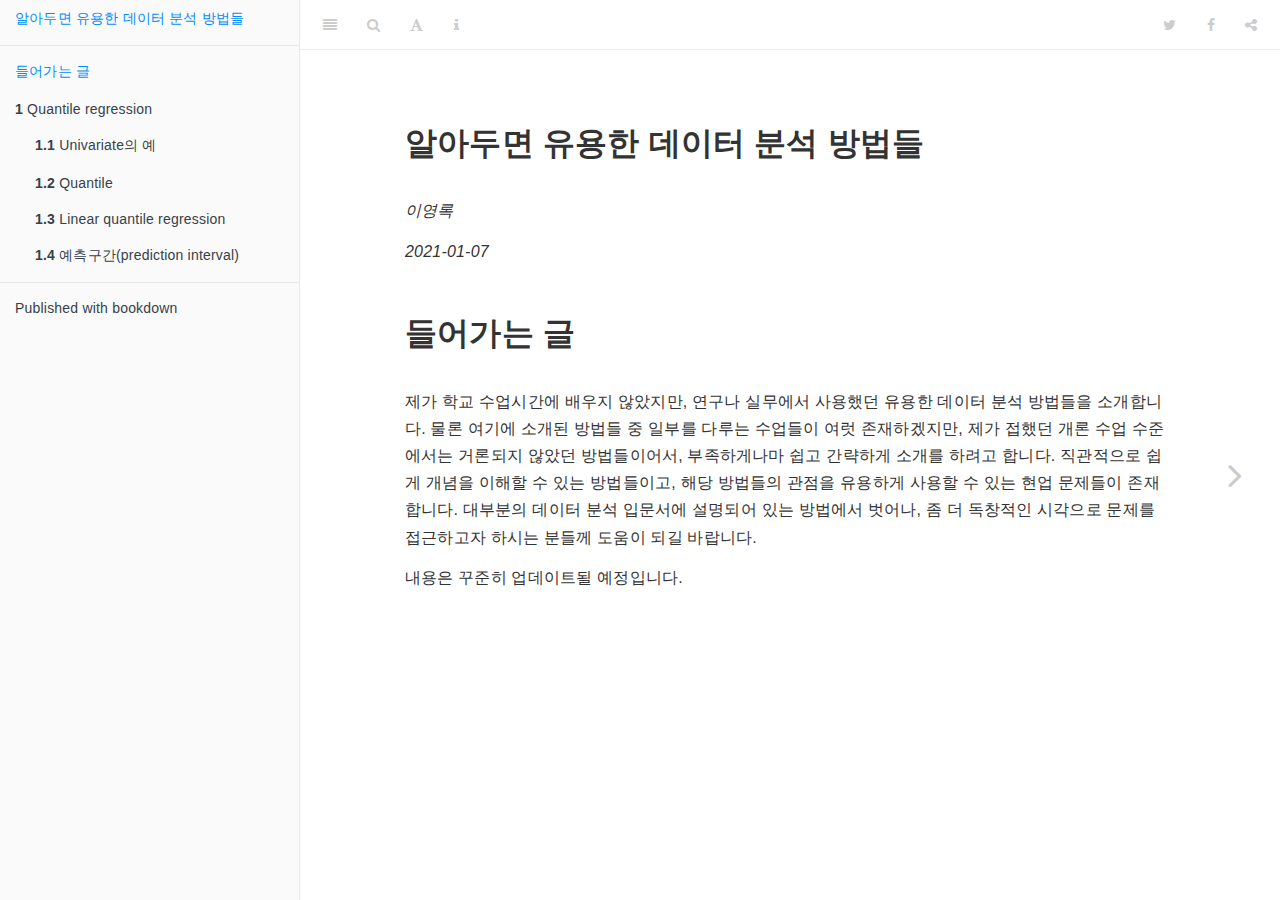
==== docs/index.html @ 569d41f6 "change chapter title" ====
<!DOCTYPE html>
<html lang="" xml:lang="">
<head>

  <meta charset="utf-8" />
  <meta http-equiv="X-UA-Compatible" content="IE=edge" />
  <title>알아두면 유용한 데이터 분석 방법들</title>
  <meta name="description" content="제가 학교 수업시간에 배우지 않았지만, 연구나 실무에서 사용했던 유용한 데이터 분석 방법들을 소개합니다." />
  <meta name="generator" content="bookdown 0.21 and GitBook 2.6.7" />

  <meta property="og:title" content="알아두면 유용한 데이터 분석 방법들" />
  <meta property="og:type" content="book" />
  
  
  <meta property="og:description" content="제가 학교 수업시간에 배우지 않았지만, 연구나 실무에서 사용했던 유용한 데이터 분석 방법들을 소개합니다." />
  

  <meta name="twitter:card" content="summary" />
  <meta name="twitter:title" content="알아두면 유용한 데이터 분석 방법들" />
  
  <meta name="twitter:description" content="제가 학교 수업시간에 배우지 않았지만, 연구나 실무에서 사용했던 유용한 데이터 분석 방법들을 소개합니다." />
  

<meta name="author" content="이영록" />


<meta name="date" content="2021-01-07" />

  <meta name="viewport" content="width=device-width, initial-scale=1" />
  <meta name="apple-mobile-web-app-capable" content="yes" />
  <meta name="apple-mobile-web-app-status-bar-style" content="black" />
  
  

<link rel="next" href="quantile-regression.html"/>
<script src="libs/jquery-2.2.3/jquery.min.js"></script>
<link href="libs/gitbook-2.6.7/css/style.css" rel="stylesheet" />
<link href="libs/gitbook-2.6.7/css/plugin-table.css" rel="stylesheet" />
<link href="libs/gitbook-2.6.7/css/plugin-bookdown.css" rel="stylesheet" />
<link href="libs/gitbook-2.6.7/css/plugin-highlight.css" rel="stylesheet" />
<link href="libs/gitbook-2.6.7/css/plugin-search.css" rel="stylesheet" />
<link href="libs/gitbook-2.6.7/css/plugin-fontsettings.css" rel="stylesheet" />
<link href="libs/gitbook-2.6.7/css/plugin-clipboard.css" rel="stylesheet" />









<script src="libs/accessible-code-block-0.0.1/empty-anchor.js"></script>


<style type="text/css">
code.sourceCode > span { display: inline-block; line-height: 1.25; }
code.sourceCode > span { color: inherit; text-decoration: inherit; }
code.sourceCode > span:empty { height: 1.2em; }
.sourceCode { overflow: visible; }
code.sourceCode { white-space: pre; position: relative; }
pre.sourceCode { margin: 0; }
@media screen {
div.sourceCode { overflow: auto; }
}
@media print {
code.sourceCode { white-space: pre-wrap; }
code.sourceCode > span { text-indent: -5em; padding-left: 5em; }
}
pre.numberSource code
  { counter-reset: source-line 0; }
pre.numberSource code > span
  { position: relative; left: -4em; counter-increment: source-line; }
pre.numberSource code > span > a:first-child::before
  { content: counter(source-line);
    position: relative; left: -1em; text-align: right; vertical-align: baseline;
    border: none; display: inline-block;
    -webkit-touch-callout: none; -webkit-user-select: none;
    -khtml-user-select: none; -moz-user-select: none;
    -ms-user-select: none; user-select: none;
    padding: 0 4px; width: 4em;
    color: #aaaaaa;
  }
pre.numberSource { margin-left: 3em; border-left: 1px solid #aaaaaa;  padding-left: 4px; }
div.sourceCode
  {   }
@media screen {
code.sourceCode > span > a:first-child::before { text-decoration: underline; }
}
code span.al { color: #ff0000; font-weight: bold; } /* Alert */
code span.an { color: #60a0b0; font-weight: bold; font-style: italic; } /* Annotation */
code span.at { color: #7d9029; } /* Attribute */
code span.bn { color: #40a070; } /* BaseN */
code span.bu { } /* BuiltIn */
code span.cf { color: #007020; font-weight: bold; } /* ControlFlow */
code span.ch { color: #4070a0; } /* Char */
code span.cn { color: #880000; } /* Constant */
code span.co { color: #60a0b0; font-style: italic; } /* Comment */
code span.cv { color: #60a0b0; font-weight: bold; font-style: italic; } /* CommentVar */
code span.do { color: #ba2121; font-style: italic; } /* Documentation */
code span.dt { color: #902000; } /* DataType */
code span.dv { color: #40a070; } /* DecVal */
code span.er { color: #ff0000; font-weight: bold; } /* Error */
code span.ex { } /* Extension */
code span.fl { color: #40a070; } /* Float */
code span.fu { color: #06287e; } /* Function */
code span.im { } /* Import */
code span.in { color: #60a0b0; font-weight: bold; font-style: italic; } /* Information */
code span.kw { color: #007020; font-weight: bold; } /* Keyword */
code span.op { color: #666666; } /* Operator */
code span.ot { color: #007020; } /* Other */
code span.pp { color: #bc7a00; } /* Preprocessor */
code span.sc { color: #4070a0; } /* SpecialChar */
code span.ss { color: #bb6688; } /* SpecialString */
code span.st { color: #4070a0; } /* String */
code span.va { color: #19177c; } /* Variable */
code span.vs { color: #4070a0; } /* VerbatimString */
code span.wa { color: #60a0b0; font-weight: bold; font-style: italic; } /* Warning */
</style>

<link rel="stylesheet" href="style.css" type="text/css" />
</head>

<body>



  <div class="book without-animation with-summary font-size-2 font-family-1" data-basepath=".">

    <div class="book-summary">
      <nav role="navigation">

<ul class="summary">
<li><a href="./">알아두면 유용한 데이터 분석 방법들</a></li>

<li class="divider"></li>
<li class="chapter" data-level="" data-path="index.html"><a href="index.html"><i class="fa fa-check"></i>들어가는 글</a></li>
<li class="chapter" data-level="1" data-path="quantile-regression.html"><a href="quantile-regression.html"><i class="fa fa-check"></i><b>1</b> Quantile regression</a><ul>
<li class="chapter" data-level="1.1" data-path="quantile-regression.html"><a href="quantile-regression.html#univariate의-예"><i class="fa fa-check"></i><b>1.1</b> Univariate의 예</a></li>
<li class="chapter" data-level="1.2" data-path="quantile-regression.html"><a href="quantile-regression.html#quantile"><i class="fa fa-check"></i><b>1.2</b> Quantile</a><ul>
<li class="chapter" data-level="1.2.1" data-path="quantile-regression.html"><a href="quantile-regression.html#정의"><i class="fa fa-check"></i><b>1.2.1</b> 정의</a></li>
<li class="chapter" data-level="1.2.2" data-path="quantile-regression.html"><a href="quantile-regression.html#univariate-추정"><i class="fa fa-check"></i><b>1.2.2</b> Univariate 추정</a></li>
<li class="chapter" data-level="1.2.3" data-path="quantile-regression.html"><a href="quantile-regression.html#최적화-문제"><i class="fa fa-check"></i><b>1.2.3</b> 최적화 문제</a></li>
</ul></li>
<li class="chapter" data-level="1.3" data-path="quantile-regression.html"><a href="quantile-regression.html#linear-quantile-regression"><i class="fa fa-check"></i><b>1.3</b> Linear quantile regression</a><ul>
<li class="chapter" data-level="1.3.1" data-path="quantile-regression.html"><a href="quantile-regression.html#최적화-문제-1"><i class="fa fa-check"></i><b>1.3.1</b> 최적화 문제</a></li>
<li class="chapter" data-level="1.3.2" data-path="quantile-regression.html"><a href="quantile-regression.html#intercept-only"><i class="fa fa-check"></i><b>1.3.2</b> Intercept only</a></li>
<li class="chapter" data-level="1.3.3" data-path="quantile-regression.html"><a href="quantile-regression.html#예측-변수가-존재하는-경우"><i class="fa fa-check"></i><b>1.3.3</b> 예측 변수가 존재하는 경우</a></li>
</ul></li>
<li class="chapter" data-level="1.4" data-path="quantile-regression.html"><a href="quantile-regression.html#예측구간prediction-interval"><i class="fa fa-check"></i><b>1.4</b> 예측구간(prediction interval)</a></li>
</ul></li>
<li class="divider"></li>
<li><a href="https://github.com/rstudio/bookdown" target="blank">Published with bookdown</a></li>

</ul>

      </nav>
    </div>

    <div class="book-body">
      <div class="body-inner">
        <div class="book-header" role="navigation">
          <h1>
            <i class="fa fa-circle-o-notch fa-spin"></i><a href="./">알아두면 유용한 데이터 분석 방법들</a>
          </h1>
        </div>

        <div class="page-wrapper" tabindex="-1" role="main">
          <div class="page-inner">

            <section class="normal" id="section-">
<div id="header">
<h1 class="title">알아두면 유용한 데이터 분석 방법들</h1>
<p class="author"><em>이영록</em></p>
<p class="date"><em>2021-01-07</em></p>
</div>
<div id="들어가는-글" class="section level1 unnumbered">
<h1>들어가는 글</h1>
<p>제가 학교 수업시간에 배우지 않았지만, 연구나 실무에서 사용했던 유용한 데이터 분석 방법들을 소개합니다. 물론 여기에 소개된 방법들 중 일부를 다루는 수업들이 여럿 존재하겠지만, 제가 접했던 개론 수업 수준에서는 거론되지 않았던 방법들이어서, 부족하게나마 쉽고 간략하게 소개를 하려고 합니다. 직관적으로 쉽게 개념을 이해할 수 있는 방법들이고, 해당 방법들의 관점을 유용하게 사용할 수 있는 현업 문제들이 존재합니다. 대부분의 데이터 분석 입문서에 설명되어 있는 방법에서 벗어나, 좀 더 독창적인 시각으로 문제를 접근하고자 하시는 분들께 도움이 되길 바랍니다.</p>
<p>내용은 꾸준히 업데이트될 예정입니다.</p>

</div>
            </section>

          </div>
        </div>
      </div>

<a href="quantile-regression.html" class="navigation navigation-next navigation-unique" aria-label="Next page"><i class="fa fa-angle-right"></i></a>
    </div>
  </div>
<script src="libs/gitbook-2.6.7/js/app.min.js"></script>
<script src="libs/gitbook-2.6.7/js/lunr.js"></script>
<script src="libs/gitbook-2.6.7/js/clipboard.min.js"></script>
<script src="libs/gitbook-2.6.7/js/plugin-search.js"></script>
<script src="libs/gitbook-2.6.7/js/plugin-sharing.js"></script>
<script src="libs/gitbook-2.6.7/js/plugin-fontsettings.js"></script>
<script src="libs/gitbook-2.6.7/js/plugin-bookdown.js"></script>
<script src="libs/gitbook-2.6.7/js/jquery.highlight.js"></script>
<script src="libs/gitbook-2.6.7/js/plugin-clipboard.js"></script>
<script>
gitbook.require(["gitbook"], function(gitbook) {
gitbook.start({
"sharing": {
"github": false,
"facebook": true,
"twitter": true,
"linkedin": false,
"weibo": false,
"instapaper": false,
"vk": false,
"all": ["facebook", "twitter", "linkedin", "weibo", "instapaper"]
},
"fontsettings": {
"theme": "white",
"family": "sans",
"size": 2
},
"edit": {
"link": null,
"text": null
},
"history": {
"link": null,
"text": null
},
"view": {
"link": null,
"text": null
},
"download": null,
"toc": {
"collapse": "subsection"
}
});
});
</script>

<!-- dynamically load mathjax for compatibility with self-contained -->
<script>
  (function () {
    var script = document.createElement("script");
    script.type = "text/javascript";
    var src = "true";
    if (src === "" || src === "true") src = "https://mathjax.rstudio.com/latest/MathJax.js?config=TeX-MML-AM_CHTML";
    if (location.protocol !== "file:")
      if (/^https?:/.test(src))
        src = src.replace(/^https?:/, '');
    script.src = src;
    document.getElementsByTagName("head")[0].appendChild(script);
  })();
</script>
</body>

</html>
---- docs/libs/gitbook-2.6.7/css/style.css ----
/*! normalize.css v2.1.0 | MIT License | git.io/normalize */img,legend{border:0}*,.fa{-webkit-font-smoothing:antialiased}.fa-ul>li,sub,sup{position:relative}.book .book-body .page-wrapper .page-inner section.normal hr:after,.book-langs-index .inner .languages:after,.buttons:after,.dropdown-menu .buttons:after{clear:both}body,html{-ms-text-size-adjust:100%;-webkit-text-size-adjust:100%}article,aside,details,figcaption,figure,footer,header,hgroup,main,nav,section,summary{display:block}audio,canvas,video{display:inline-block}.hidden,[hidden]{display:none}audio:not([controls]){display:none;height:0}html{font-family:sans-serif}body,figure{margin:0}a:focus{outline:dotted thin}a:active,a:hover{outline:0}h1{font-size:2em;margin:.67em 0}abbr[title]{border-bottom:1px dotted}b,strong{font-weight:700}dfn{font-style:italic}hr{-moz-box-sizing:content-box;box-sizing:content-box;height:0}mark{background:#ff0;color:#000}code,kbd,pre,samp{font-family:monospace,serif;font-size:1em}pre{white-space:pre-wrap}q{quotes:"\201C" "\201D" "\2018" "\2019"}small{font-size:80%}sub,sup{font-size:75%;line-height:0;vertical-align:baseline}sup{top:-.5em}sub{bottom:-.25em}svg:not(:root){overflow:hidden}fieldset{border:1px solid silver;margin:0 2px;padding:.35em .625em .75em}legend{padding:0}button,input,select,textarea{font-family:inherit;font-size:100%;margin:0}button,input{line-height:normal}button,select{text-transform:none}button,html input[type=button],input[type=reset],input[type=submit]{-webkit-appearance:button;cursor:pointer}button[disabled],html input[disabled]{cursor:default}input[type=checkbox],input[type=radio]{box-sizing:border-box;padding:0}input[type=search]{-webkit-appearance:textfield;-moz-box-sizing:content-box;-webkit-box-sizing:content-box;box-sizing:content-box}input[type=search]::-webkit-search-cancel-button{margin-right:10px;}button::-moz-focus-inner,input::-moz-focus-inner{border:0;padding:0}textarea{overflow:auto;vertical-align:top}table{border-collapse:collapse;border-spacing:0}/*!
 * Preboot v2
 *
 * Open sourced under MIT license by @mdo.
 * Some variables and mixins from Bootstrap (Apache 2 license).
 */.link-inherit,.link-inherit:focus,.link-inherit:hover{color:inherit}.fa,.fa-stack{display:inline-block}/*!
 *  Font Awesome 4.1.0 by @davegandy - http://fontawesome.io - @fontawesome
 *  License - http://fontawesome.io/license (Font: SIL OFL 1.1, CSS: MIT License)
 */@font-face{font-family:FontAwesome;src:url(./fontawesome/fontawesome-webfont.ttf?v=4.1.0) format('truetype');font-weight:400;font-style:normal}.fa{font-family:FontAwesome;font-style:normal;font-weight:400;line-height:1;-moz-osx-font-smoothing:grayscale}.book .book-header,.book .book-summary{font-family:"Helvetica Neue",Helvetica,Arial,sans-serif}.fa-lg{font-size:1.33333333em;line-height:.75em;vertical-align:-15%}.fa-2x{font-size:2em}.fa-3x{font-size:3em}.fa-4x{font-size:4em}.fa-5x{font-size:5em}.fa-fw{width:1.28571429em;text-align:center}.fa-ul{padding-left:0;margin-left:2.14285714em;list-style-type:none}.fa-li{position:absolute;left:-2.14285714em;width:2.14285714em;top:.14285714em;text-align:center}.fa-li.fa-lg{left:-1.85714286em}.fa-border{padding:.2em .25em .15em;border:.08em solid #eee;border-radius:.1em}.pull-right{float:right}.pull-left{float:left}.fa.pull-left{margin-right:.3em}.fa.pull-right{margin-left:.3em}.fa-spin{-webkit-animation:spin 2s infinite linear;-moz-animation:spin 2s infinite linear;-o-animation:spin 2s infinite linear;animation:spin 2s infinite linear}@-moz-keyframes spin{0%{-moz-transform:rotate(0)}100%{-moz-transform:rotate(359deg)}}@-webkit-keyframes spin{0%{-webkit-transform:rotate(0)}100%{-webkit-transform:rotate(359deg)}}@-o-keyframes spin{0%{-o-transform:rotate(0)}100%{-o-transform:rotate(359deg)}}@keyframes spin{0%{-webkit-transform:rotate(0);transform:rotate(0)}100%{-webkit-transform:rotate(359deg);transform:rotate(359deg)}}.fa-rotate-90{filter:progid:DXImageTransform.Microsoft.BasicImage(rotation=1);-webkit-transform:rotate(90deg);-moz-transform:rotate(90deg);-ms-transform:rotate(90deg);-o-transform:rotate(90deg);transform:rotate(90deg)}.fa-rotate-180{filter:progid:DXImageTransform.Microsoft.BasicImage(rotation=2);-webkit-transform:rotate(180deg);-moz-transform:rotate(180deg);-ms-transform:rotate(180deg);-o-transform:rotate(180deg);transform:rotate(180deg)}.fa-rotate-270{filter:progid:DXImageTransform.Microsoft.BasicImage(rotation=3);-webkit-transform:rotate(270deg);-moz-transform:rotate(270deg);-ms-transform:rotate(270deg);-o-transform:rotate(270deg);transform:rotate(270deg)}.fa-flip-horizontal{filter:progid:DXImageTransform.Microsoft.BasicImage(rotation=0, mirror=1);-webkit-transform:scale(-1,1);-moz-transform:scale(-1,1);-ms-transform:scale(-1,1);-o-transform:scale(-1,1);transform:scale(-1,1)}.fa-flip-vertical{filter:progid:DXImageTransform.Microsoft.BasicImage(rotation=2, mirror=1);-webkit-transform:scale(1,-1);-moz-transform:scale(1,-1);-ms-transform:scale(1,-1);-o-transform:scale(1,-1);transform:scale(1,-1)}.fa-stack{position:relative;width:2em;height:2em;line-height:2em;vertical-align:middle}.fa-stack-1x,.fa-stack-2x{position:absolute;left:0;width:100%;text-align:center}.fa-stack-1x{line-height:inherit}.fa-stack-2x{font-size:2em}.fa-inverse{color:#fff}.fa-glass:before{content:"\f000"}.fa-music:before{content:"\f001"}.fa-search:before{content:"\f002"}.fa-envelope-o:before{content:"\f003"}.fa-heart:before{content:"\f004"}.fa-star:before{content:"\f005"}.fa-star-o:before{content:"\f006"}.fa-user:before{content:"\f007"}.fa-film:before{content:"\f008"}.fa-th-large:before{content:"\f009"}.fa-th:before{content:"\f00a"}.fa-th-list:before{content:"\f00b"}.fa-check:before{content:"\f00c"}.fa-times:before{content:"\f00d"}.fa-search-plus:before{content:"\f00e"}.fa-search-minus:before{content:"\f010"}.fa-power-off:before{content:"\f011"}.fa-signal:before{content:"\f012"}.fa-cog:before,.fa-gear:before{content:"\f013"}.fa-trash-o:before{content:"\f014"}.fa-home:before{content:"\f015"}.fa-file-o:before{content:"\f016"}.fa-clock-o:before{content:"\f017"}.fa-road:before{content:"\f018"}.fa-download:before{content:"\f019"}.fa-arrow-circle-o-down:before{content:"\f01a"}.fa-arrow-circle-o-up:before{content:"\f01b"}.fa-inbox:before{content:"\f01c"}.fa-play-circle-o:before{content:"\f01d"}.fa-repeat:before,.fa-rotate-right:before{content:"\f01e"}.fa-refresh:before{content:"\f021"}.fa-list-alt:before{content:"\f022"}.fa-lock:before{content:"\f023"}.fa-flag:before{content:"\f024"}.fa-headphones:before{content:"\f025"}.fa-volume-off:before{content:"\f026"}.fa-volume-down:before{content:"\f027"}.fa-volume-up:before{content:"\f028"}.fa-qrcode:before{content:"\f029"}.fa-barcode:before{content:"\f02a"}.fa-tag:before{content:"\f02b"}.fa-tags:before{content:"\f02c"}.fa-book:before{content:"\f02d"}.fa-bookmark:before{content:"\f02e"}.fa-print:before{content:"\f02f"}.fa-camera:before{content:"\f030"}.fa-font:before{content:"\f031"}.fa-bold:before{content:"\f032"}.fa-italic:before{content:"\f033"}.fa-text-height:before{content:"\f034"}.fa-text-width:before{content:"\f035"}.fa-align-left:before{content:"\f036"}.fa-align-center:before{content:"\f037"}.fa-align-right:before{content:"\f038"}.fa-align-justify:before{content:"\f039"}.fa-list:before{content:"\f03a"}.fa-dedent:before,.fa-outdent:before{content:"\f03b"}.fa-indent:before{content:"\f03c"}.fa-video-camera:before{content:"\f03d"}.fa-image:before,.fa-photo:before,.fa-picture-o:before{content:"\f03e"}.fa-pencil:before{content:"\f040"}.fa-map-marker:before{content:"\f041"}.fa-adjust:before{content:"\f042"}.fa-tint:before{content:"\f043"}.fa-edit:before,.fa-pencil-square-o:before{content:"\f044"}.fa-share-square-o:before{content:"\f045"}.fa-check-square-o:before{content:"\f046"}.fa-arrows:before{content:"\f047"}.fa-step-backward:before{content:"\f048"}.fa-fast-backward:before{content:"\f049"}.fa-backward:before{content:"\f04a"}.fa-play:before{content:"\f04b"}.fa-pause:before{content:"\f04c"}.fa-stop:before{content:"\f04d"}.fa-forward:before{content:"\f04e"}.fa-fast-forward:before{content:"\f050"}.fa-step-forward:before{content:"\f051"}.fa-eject:before{content:"\f052"}.fa-chevron-left:before{content:"\f053"}.fa-chevron-right:before{content:"\f054"}.fa-plus-circle:before{content:"\f055"}.fa-minus-circle:before{content:"\f056"}.fa-times-circle:before{content:"\f057"}.fa-check-circle:before{content:"\f058"}.fa-question-circle:before{content:"\f059"}.fa-info-circle:before{content:"\f05a"}.fa-crosshairs:before{content:"\f05b"}.fa-times-circle-o:before{content:"\f05c"}.fa-check-circle-o:before{content:"\f05d"}.fa-ban:before{content:"\f05e"}.fa-arrow-left:before{content:"\f060"}.fa-arrow-right:before{content:"\f061"}.fa-arrow-up:before{content:"\f062"}.fa-arrow-down:before{content:"\f063"}.fa-mail-forward:before,.fa-share:before{content:"\f064"}.fa-expand:before{content:"\f065"}.fa-compress:before{content:"\f066"}.fa-plus:before{content:"\f067"}.fa-minus:before{content:"\f068"}.fa-asterisk:before{content:"\f069"}.fa-exclamation-circle:before{content:"\f06a"}.fa-gift:before{content:"\f06b"}.fa-leaf:before{content:"\f06c"}.fa-fire:before{content:"\f06d"}.fa-eye:before{content:"\f06e"}.fa-eye-slash:before{content:"\f070"}.fa-exclamation-triangle:before,.fa-warning:before{content:"\f071"}.fa-plane:before{content:"\f072"}.fa-calendar:before{content:"\f073"}.fa-random:before{content:"\f074"}.fa-comment:before{content:"\f075"}.fa-magnet:before{content:"\f076"}.fa-chevron-up:before{content:"\f077"}.fa-chevron-down:before{content:"\f078"}.fa-retweet:before{content:"\f079"}.fa-shopping-cart:before{content:"\f07a"}.fa-folder:before{content:"\f07b"}.fa-folder-open:before{content:"\f07c"}.fa-arrows-v:before{content:"\f07d"}.fa-arrows-h:before{content:"\f07e"}.fa-bar-chart-o:before{content:"\f080"}.fa-twitter-square:before{content:"\f081"}.fa-facebook-square:before{content:"\f082"}.fa-camera-retro:before{content:"\f083"}.fa-key:before{content:"\f084"}.fa-cogs:before,.fa-gears:before{content:"\f085"}.fa-comments:before{content:"\f086"}.fa-thumbs-o-up:before{content:"\f087"}.fa-thumbs-o-down:before{content:"\f088"}.fa-star-half:before{content:"\f089"}.fa-heart-o:before{content:"\f08a"}.fa-sign-out:before{content:"\f08b"}.fa-linkedin-square:before{content:"\f08c"}.fa-thumb-tack:before{content:"\f08d"}.fa-external-link:before{content:"\f08e"}.fa-sign-in:before{content:"\f090"}.fa-trophy:before{content:"\f091"}.fa-github-square:before{content:"\f092"}.fa-upload:before{content:"\f093"}.fa-lemon-o:before{content:"\f094"}.fa-phone:before{content:"\f095"}.fa-square-o:before{content:"\f096"}.fa-bookmark-o:before{content:"\f097"}.fa-phone-square:before{content:"\f098"}.fa-twitter:before{content:"\f099"}.fa-facebook:before{content:"\f09a"}.fa-github:before{content:"\f09b"}.fa-unlock:before{content:"\f09c"}.fa-credit-card:before{content:"\f09d"}.fa-rss:before{content:"\f09e"}.fa-hdd-o:before{content:"\f0a0"}.fa-bullhorn:before{content:"\f0a1"}.fa-bell:before{content:"\f0f3"}.fa-certificate:before{content:"\f0a3"}.fa-hand-o-right:before{content:"\f0a4"}.fa-hand-o-left:before{content:"\f0a5"}.fa-hand-o-up:before{content:"\f0a6"}.fa-hand-o-down:before{content:"\f0a7"}.fa-arrow-circle-left:before{content:"\f0a8"}.fa-arrow-circle-right:before{content:"\f0a9"}.fa-arrow-circle-up:before{content:"\f0aa"}.fa-arrow-circle-down:before{content:"\f0ab"}.fa-globe:before{content:"\f0ac"}.fa-wrench:before{content:"\f0ad"}.fa-tasks:before{content:"\f0ae"}.fa-filter:before{content:"\f0b0"}.fa-briefcase:before{content:"\f0b1"}.fa-arrows-alt:before{content:"\f0b2"}.fa-group:before,.fa-users:before{content:"\f0c0"}.fa-chain:before,.fa-link:before{content:"\f0c1"}.fa-cloud:before{content:"\f0c2"}.fa-flask:before{content:"\f0c3"}.fa-cut:before,.fa-scissors:before{content:"\f0c4"}.fa-copy:before,.fa-files-o:before{content:"\f0c5"}.fa-paperclip:before{content:"\f0c6"}.fa-floppy-o:before,.fa-save:before{content:"\f0c7"}.fa-square:before{content:"\f0c8"}.fa-bars:before,.fa-navicon:before,.fa-reorder:before{content:"\f0c9"}.fa-list-ul:before{content:"\f0ca"}.fa-list-ol:before{content:"\f0cb"}.fa-strikethrough:before{content:"\f0cc"}.fa-underline:before{content:"\f0cd"}.fa-table:before{content:"\f0ce"}.fa-magic:before{content:"\f0d0"}.fa-truck:before{content:"\f0d1"}.fa-pinterest:before{content:"\f0d2"}.fa-pinterest-square:before{content:"\f0d3"}.fa-google-plus-square:before{content:"\f0d4"}.fa-google-plus:before{content:"\f0d5"}.fa-money:before{content:"\f0d6"}.fa-caret-down:before{content:"\f0d7"}.fa-caret-up:before{content:"\f0d8"}.fa-caret-left:before{content:"\f0d9"}.fa-caret-right:before{content:"\f0da"}.fa-columns:before{content:"\f0db"}.fa-sort:before,.fa-unsorted:before{content:"\f0dc"}.fa-sort-desc:before,.fa-sort-down:before{content:"\f0dd"}.fa-sort-asc:before,.fa-sort-up:before{content:"\f0de"}.fa-envelope:before{content:"\f0e0"}.fa-linkedin:before{content:"\f0e1"}.fa-rotate-left:before,.fa-undo:before{content:"\f0e2"}.fa-gavel:before,.fa-legal:before{content:"\f0e3"}.fa-dashboard:before,.fa-tachometer:before{content:"\f0e4"}.fa-comment-o:before{content:"\f0e5"}.fa-comments-o:before{content:"\f0e6"}.fa-bolt:before,.fa-flash:before{content:"\f0e7"}.fa-sitemap:before{content:"\f0e8"}.fa-umbrella:before{content:"\f0e9"}.fa-clipboard:before,.fa-paste:before{content:"\f0ea"}.fa-lightbulb-o:before{content:"\f0eb"}.fa-exchange:before{content:"\f0ec"}.fa-cloud-download:before{content:"\f0ed"}.fa-cloud-upload:before{content:"\f0ee"}.fa-user-md:before{content:"\f0f0"}.fa-stethoscope:before{content:"\f0f1"}.fa-suitcase:before{content:"\f0f2"}.fa-bell-o:before{content:"\f0a2"}.fa-coffee:before{content:"\f0f4"}.fa-cutlery:before{content:"\f0f5"}.fa-file-text-o:before{content:"\f0f6"}.fa-building-o:before{content:"\f0f7"}.fa-hospital-o:before{content:"\f0f8"}.fa-ambulance:before{content:"\f0f9"}.fa-medkit:before{content:"\f0fa"}.fa-fighter-jet:before{content:"\f0fb"}.fa-beer:before{content:"\f0fc"}.fa-h-square:before{content:"\f0fd"}.fa-plus-square:before{content:"\f0fe"}.fa-angle-double-left:before{content:"\f100"}.fa-angle-double-right:before{content:"\f101"}.fa-angle-double-up:before{content:"\f102"}.fa-angle-double-down:before{content:"\f103"}.fa-angle-left:before{content:"\f104"}.fa-angle-right:before{content:"\f105"}.fa-angle-up:before{content:"\f106"}.fa-angle-down:before{content:"\f107"}.fa-desktop:before{content:"\f108"}.fa-laptop:before{content:"\f109"}.fa-tablet:before{content:"\f10a"}.fa-mobile-phone:before,.fa-mobile:before{content:"\f10b"}.fa-circle-o:before{content:"\f10c"}.fa-quote-left:before{content:"\f10d"}.fa-quote-right:before{content:"\f10e"}.fa-spinner:before{content:"\f110"}.fa-circle:before{content:"\f111"}.fa-mail-reply:before,.fa-reply:before{content:"\f112"}.fa-github-alt:before{content:"\f113"}.fa-folder-o:before{content:"\f114"}.fa-folder-open-o:before{content:"\f115"}.fa-smile-o:before{content:"\f118"}.fa-frown-o:before{content:"\f119"}.fa-meh-o:before{content:"\f11a"}.fa-gamepad:before{content:"\f11b"}.fa-keyboard-o:before{content:"\f11c"}.fa-flag-o:before{content:"\f11d"}.fa-flag-checkered:before{content:"\f11e"}.fa-terminal:before{content:"\f120"}.fa-code:before{content:"\f121"}.fa-mail-reply-all:before,.fa-reply-all:before{content:"\f122"}.fa-star-half-empty:before,.fa-star-half-full:before,.fa-star-half-o:before{content:"\f123"}.fa-location-arrow:before{content:"\f124"}.fa-crop:before{content:"\f125"}.fa-code-fork:before{content:"\f126"}.fa-chain-broken:before,.fa-unlink:before{content:"\f127"}.fa-question:before{content:"\f128"}.fa-info:before{content:"\f129"}.fa-exclamation:before{content:"\f12a"}.fa-superscript:before{content:"\f12b"}.fa-subscript:before{content:"\f12c"}.fa-eraser:before{content:"\f12d"}.fa-puzzle-piece:before{content:"\f12e"}.fa-microphone:before{content:"\f130"}.fa-microphone-slash:before{content:"\f131"}.fa-shield:before{content:"\f132"}.fa-calendar-o:before{content:"\f133"}.fa-fire-extinguisher:before{content:"\f134"}.fa-rocket:before{content:"\f135"}.fa-maxcdn:before{content:"\f136"}.fa-chevron-circle-left:before{content:"\f137"}.fa-chevron-circle-right:before{content:"\f138"}.fa-chevron-circle-up:before{content:"\f139"}.fa-chevron-circle-down:before{content:"\f13a"}.fa-html5:before{content:"\f13b"}.fa-css3:before{content:"\f13c"}.fa-anchor:before{content:"\f13d"}.fa-unlock-alt:before{content:"\f13e"}.fa-bullseye:before{content:"\f140"}.fa-ellipsis-h:before{content:"\f141"}.fa-ellipsis-v:before{content:"\f142"}.fa-rss-square:before{content:"\f143"}.fa-play-circle:before{content:"\f144"}.fa-ticket:before{content:"\f145"}.fa-minus-square:before{content:"\f146"}.fa-minus-square-o:before{content:"\f147"}.fa-level-up:before{content:"\f148"}.fa-level-down:before{content:"\f149"}.fa-check-square:before{content:"\f14a"}.fa-pencil-square:before{content:"\f14b"}.fa-external-link-square:before{content:"\f14c"}.fa-share-square:before{content:"\f14d"}.fa-compass:before{content:"\f14e"}.fa-caret-square-o-down:before,.fa-toggle-down:before{content:"\f150"}.fa-caret-square-o-up:before,.fa-toggle-up:before{content:"\f151"}.fa-caret-square-o-right:before,.fa-toggle-right:before{content:"\f152"}.fa-eur:before,.fa-euro:before{content:"\f153"}.fa-gbp:before{content:"\f154"}.fa-dollar:before,.fa-usd:before{content:"\f155"}.fa-inr:before,.fa-rupee:before{content:"\f156"}.fa-cny:before,.fa-jpy:before,.fa-rmb:before,.fa-yen:before{content:"\f157"}.fa-rouble:before,.fa-rub:before,.fa-ruble:before{content:"\f158"}.fa-krw:before,.fa-won:before{content:"\f159"}.fa-bitcoin:before,.fa-btc:before{content:"\f15a"}.fa-file:before{content:"\f15b"}.fa-file-text:before{content:"\f15c"}.fa-sort-alpha-asc:before{content:"\f15d"}.fa-sort-alpha-desc:before{content:"\f15e"}.fa-sort-amount-asc:before{content:"\f160"}.fa-sort-amount-desc:before{content:"\f161"}.fa-sort-numeric-asc:before{content:"\f162"}.fa-sort-numeric-desc:before{content:"\f163"}.fa-thumbs-up:before{content:"\f164"}.fa-thumbs-down:before{content:"\f165"}.fa-youtube-square:before{content:"\f166"}.fa-youtube:before{content:"\f167"}.fa-xing:before{content:"\f168"}.fa-xing-square:before{content:"\f169"}.fa-youtube-play:before{content:"\f16a"}.fa-dropbox:before{content:"\f16b"}.fa-stack-overflow:before{content:"\f16c"}.fa-instagram:before{content:"\f16d"}.fa-flickr:before{content:"\f16e"}.fa-adn:before{content:"\f170"}.fa-bitbucket:before{content:"\f171"}.fa-bitbucket-square:before{content:"\f172"}.fa-tumblr:before{content:"\f173"}.fa-tumblr-square:before{content:"\f174"}.fa-long-arrow-down:before{content:"\f175"}.fa-long-arrow-up:before{content:"\f176"}.fa-long-arrow-left:before{content:"\f177"}.fa-long-arrow-right:before{content:"\f178"}.fa-apple:before{content:"\f179"}.fa-windows:before{content:"\f17a"}.fa-android:before{content:"\f17b"}.fa-linux:before{content:"\f17c"}.fa-dribbble:before{content:"\f17d"}.fa-skype:before{content:"\f17e"}.fa-foursquare:before{content:"\f180"}.fa-trello:before{content:"\f181"}.fa-female:before{content:"\f182"}.fa-male:before{content:"\f183"}.fa-gittip:before{content:"\f184"}.fa-sun-o:before{content:"\f185"}.fa-moon-o:before{content:"\f186"}.fa-archive:before{content:"\f187"}.fa-bug:before{content:"\f188"}.fa-vk:before{content:"\f189"}.fa-weibo:before{content:"\f18a"}.fa-renren:before{content:"\f18b"}.fa-pagelines:before{content:"\f18c"}.fa-stack-exchange:before{content:"\f18d"}.fa-arrow-circle-o-right:before{content:"\f18e"}.fa-arrow-circle-o-left:before{content:"\f190"}.fa-caret-square-o-left:before,.fa-toggle-left:before{content:"\f191"}.fa-dot-circle-o:before{content:"\f192"}.fa-wheelchair:before{content:"\f193"}.fa-vimeo-square:before{content:"\f194"}.fa-try:before,.fa-turkish-lira:before{content:"\f195"}.fa-plus-square-o:before{content:"\f196"}.fa-space-shuttle:before{content:"\f197"}.fa-slack:before{content:"\f198"}.fa-envelope-square:before{content:"\f199"}.fa-wordpress:before{content:"\f19a"}.fa-openid:before{content:"\f19b"}.fa-bank:before,.fa-institution:before,.fa-university:before{content:"\f19c"}.fa-graduation-cap:before,.fa-mortar-board:before{content:"\f19d"}.fa-yahoo:before{content:"\f19e"}.fa-google:before{content:"\f1a0"}.fa-reddit:before{content:"\f1a1"}.fa-reddit-square:before{content:"\f1a2"}.fa-stumbleupon-circle:before{content:"\f1a3"}.fa-stumbleupon:before{content:"\f1a4"}.fa-delicious:before{content:"\f1a5"}.fa-digg:before{content:"\f1a6"}.fa-pied-piper-square:before,.fa-pied-piper:before{content:"\f1a7"}.fa-pied-piper-alt:before{content:"\f1a8"}.fa-drupal:before{content:"\f1a9"}.fa-joomla:before{content:"\f1aa"}.fa-language:before{content:"\f1ab"}.fa-fax:before{content:"\f1ac"}.fa-building:before{content:"\f1ad"}.fa-child:before{content:"\f1ae"}.fa-paw:before{content:"\f1b0"}.fa-spoon:before{content:"\f1b1"}.fa-cube:before{content:"\f1b2"}.fa-cubes:before{content:"\f1b3"}.fa-behance:before{content:"\f1b4"}.fa-behance-square:before{content:"\f1b5"}.fa-steam:before{content:"\f1b6"}.fa-steam-square:before{content:"\f1b7"}.fa-recycle:before{content:"\f1b8"}.fa-automobile:before,.fa-car:before{content:"\f1b9"}.fa-cab:before,.fa-taxi:before{content:"\f1ba"}.fa-tree:before{content:"\f1bb"}.fa-spotify:before{content:"\f1bc"}.fa-deviantart:before{content:"\f1bd"}.fa-soundcloud:before{content:"\f1be"}.fa-database:before{content:"\f1c0"}.fa-file-pdf-o:before{content:"\f1c1"}.fa-file-word-o:before{content:"\f1c2"}.fa-file-excel-o:before{content:"\f1c3"}.fa-file-powerpoint-o:before{content:"\f1c4"}.fa-file-image-o:before,.fa-file-photo-o:before,.fa-file-picture-o:before{content:"\f1c5"}.fa-file-archive-o:before,.fa-file-zip-o:before{content:"\f1c6"}.fa-file-audio-o:before,.fa-file-sound-o:before{content:"\f1c7"}.fa-file-movie-o:before,.fa-file-video-o:before{content:"\f1c8"}.fa-file-code-o:before{content:"\f1c9"}.fa-vine:before{content:"\f1ca"}.fa-codepen:before{content:"\f1cb"}.fa-jsfiddle:before{content:"\f1cc"}.fa-life-bouy:before,.fa-life-ring:before,.fa-life-saver:before,.fa-support:before{content:"\f1cd"}.fa-circle-o-notch:before{content:"\f1ce"}.fa-ra:before,.fa-rebel:before{content:"\f1d0"}.fa-empire:before,.fa-ge:before{content:"\f1d1"}.fa-git-square:before{content:"\f1d2"}.fa-git:before{content:"\f1d3"}.fa-hacker-news:before{content:"\f1d4"}.fa-tencent-weibo:before{content:"\f1d5"}.fa-qq:before{content:"\f1d6"}.fa-wechat:before,.fa-weixin:before{content:"\f1d7"}.fa-paper-plane:before,.fa-send:before{content:"\f1d8"}.fa-paper-plane-o:before,.fa-send-o:before{content:"\f1d9"}.fa-history:before{content:"\f1da"}.fa-circle-thin:before{content:"\f1db"}.fa-header:before{content:"\f1dc"}.fa-paragraph:before{content:"\f1dd"}.fa-sliders:before{content:"\f1de"}.fa-share-alt:before{content:"\f1e0"}.fa-share-alt-square:before{content:"\f1e1"}.fa-bomb:before{content:"\f1e2"}.book-langs-index{width:100%;height:100%;padding:40px 0;margin:0;overflow:auto}@media (max-width:600px){.book-langs-index{padding:0}}.book-langs-index .inner{max-width:600px;width:100%;margin:0 auto;padding:30px;background:#fff;border-radius:3px}.book-langs-index .inner h3{margin:0}.book-langs-index .inner .languages{list-style:none;padding:20px 30px;margin-top:20px;border-top:1px solid #eee}.book-langs-index .inner .languages:after,.book-langs-index .inner .languages:before{content:" ";display:table;line-height:0}.book-langs-index .inner .languages li{width:50%;float:left;padding:10px 5px;font-size:16px}@media (max-width:600px){.book-langs-index .inner .languages li{width:100%;max-width:100%}}.book .book-header{overflow:visible;height:50px;padding:0 8px;z-index:2;font-size:.85em;color:#7e888b;background:0 0}.book .book-header .btn{display:block;height:50px;padding:0 15px;border-bottom:none;color:#ccc;text-transform:uppercase;line-height:50px;-webkit-box-shadow:none!important;box-shadow:none!important;position:relative;font-size:14px}.book .book-header .btn:hover{position:relative;text-decoration:none;color:#444;background:0 0}.book .book-header h1{margin:0;font-size:20px;font-weight:200;text-align:center;line-height:50px;opacity:0;padding-left:200px;padding-right:200px;-webkit-transition:opacity .2s ease;-moz-transition:opacity .2s ease;-o-transition:opacity .2s ease;transition:opacity .2s ease;overflow:hidden;text-overflow:ellipsis;white-space:nowrap}.book .book-header h1 a,.book .book-header h1 a:hover{color:inherit;text-decoration:none}@media (max-width:1000px){.book .book-header h1{display:none}}.book .book-header h1 i{display:none}.book .book-header:hover h1{opacity:1}.book.is-loading .book-header h1 i{display:inline-block}.book.is-loading .book-header h1 a{display:none}.dropdown{position:relative}.dropdown-menu{position:absolute;top:100%;left:0;z-index:100;display:none;float:left;min-width:160px;padding:0;margin:2px 0 0;list-style:none;font-size:14px;background-color:#fafafa;border:1px solid rgba(0,0,0,.07);border-radius:1px;-webkit-box-shadow:0 6px 12px rgba(0,0,0,.175);box-shadow:0 6px 12px rgba(0,0,0,.175);background-clip:padding-box}.dropdown-menu.open{display:block}.dropdown-menu.dropdown-left{left:auto;right:4%}.dropdown-menu.dropdown-left .dropdown-caret{right:14px;left:auto}.dropdown-menu .dropdown-caret{position:absolute;top:-8px;left:14px;width:18px;height:10px;float:left;overflow:hidden}.dropdown-menu .dropdown-caret .caret-inner,.dropdown-menu .dropdown-caret .caret-outer{display:inline-block;top:0;border-left:9px solid transparent;border-right:9px solid transparent;position:absolute}.dropdown-menu .dropdown-caret .caret-outer{border-bottom:9px solid rgba(0,0,0,.1);height:auto;left:0;width:auto;margin-left:-1px}.dropdown-menu .dropdown-caret .caret-inner{margin-top:-1px;top:1px;border-bottom:9px solid #fafafa}.dropdown-menu .buttons{border-bottom:1px solid rgba(0,0,0,.07)}.dropdown-menu .buttons:after,.dropdown-menu .buttons:before{content:" ";display:table;line-height:0}.dropdown-menu .buttons:last-child{border-bottom:none}.dropdown-menu .buttons .button{border:0;background-color:transparent;color:#a6a6a6;width:100%;text-align:center;float:left;line-height:1.42857143;padding:8px 4px}.alert,.dropdown-menu .buttons .button:hover{color:#444}.dropdown-menu .buttons .button:focus,.dropdown-menu .buttons .button:hover{outline:0}.dropdown-menu .buttons .button.size-2{width:50%}.dropdown-menu .buttons .button.size-3{width:33%}.alert{padding:15px;margin-bottom:20px;background:#eee;border-bottom:5px solid #ddd}.alert-success{background:#dff0d8;border-color:#d6e9c6;color:#3c763d}.alert-info{background:#d9edf7;border-color:#bce8f1;color:#31708f}.alert-danger{background:#f2dede;border-color:#ebccd1;color:#a94442}.alert-warning{background:#fcf8e3;border-color:#faebcc;color:#8a6d3b}.book .book-summary{position:absolute;top:0;left:-300px;bottom:0;z-index:1;width:300px;color:#364149;background:#fafafa;border-right:1px solid rgba(0,0,0,.07);-webkit-transition:left 250ms ease;-moz-transition:left 250ms ease;-o-transition:left 250ms ease;transition:left 250ms ease}.book .book-summary ul.summary{position:absolute;top:0;left:0;right:0;bottom:0;overflow-y:auto;list-style:none;margin:0;padding:0;-webkit-transition:top .5s ease;-moz-transition:top .5s ease;-o-transition:top .5s ease;transition:top .5s ease}.book .book-summary ul.summary li{list-style:none}.book .book-summary ul.summary li.divider{height:1px;margin:7px 0;overflow:hidden;background:rgba(0,0,0,.07)}.book .book-summary ul.summary li i.fa-check{display:none;position:absolute;right:9px;top:16px;font-size:9px;color:#3c3}.book .book-summary ul.summary li.done>a{color:#364149;font-weight:400}.book .book-summary ul.summary li.done>a i{display:inline}.book .book-summary ul.summary li a,.book .book-summary ul.summary li span{display:block;padding:10px 15px;border-bottom:none;color:#364149;background:0 0;text-overflow:ellipsis;overflow:hidden;white-space:nowrap;position:relative}.book .book-summary ul.summary li span{cursor:not-allowed;opacity:.3;filter:alpha(opacity=30)}.book .book-summary ul.summary li a:hover,.book .book-summary ul.summary li.active>a{color:#008cff;background:0 0;text-decoration:none}.book .book-summary ul.summary li ul{padding-left:20px}@media (max-width:600px){.book .book-summary{width:calc(100% - 60px);bottom:0;left:-100%}}.book.with-summary .book-summary{left:0}.book.without-animation .book-summary{-webkit-transition:none!important;-moz-transition:none!important;-o-transition:none!important;transition:none!important}.book{position:relative;width:100%;height:100%}.book .book-body,.book .book-body .body-inner{position:absolute;top:0;left:0;overflow-y:auto;bottom:0;right:0}.book .book-body{color:#000;background:#fff;-webkit-transition:left 250ms ease;-moz-transition:left 250ms ease;-o-transition:left 250ms ease;transition:left 250ms ease}.book .book-body .page-wrapper{position:relative;outline:0}.book .book-body .page-wrapper .page-inner{max-width:800px;margin:0 auto;padding:20px 0 40px}.book .book-body .page-wrapper .page-inner section{margin:0;padding:5px 15px;background:#fff;border-radius:2px;line-height:1.7;font-size:1.6rem}.book .book-body .page-wrapper .page-inner .btn-group .btn{border-radius:0;background:#eee;border:0}@media (max-width:1240px){.book .book-body{-webkit-transition:-webkit-transform 250ms ease;-moz-transition:-moz-transform 250ms ease;-o-transition:-o-transform 250ms ease;transition:transform 250ms ease;padding-bottom:20px}.book .book-body .body-inner{position:static;min-height:calc(100% - 50px)}}@media (min-width:600px){.book.with-summary .book-body{left:300px}}@media (max-width:600px){.book.with-summary{overflow:hidden}.book.with-summary .book-body{-webkit-transform:translate(calc(100% - 60px),0);-moz-transform:translate(calc(100% - 60px),0);-ms-transform:translate(calc(100% - 60px),0);-o-transform:translate(calc(100% - 60px),0);transform:translate(calc(100% - 60px),0)}}.book.without-animation .book-body{-webkit-transition:none!important;-moz-transition:none!important;-o-transition:none!important;transition:none!important}.buttons:after,.buttons:before{content:" ";display:table;line-height:0}.button{border:0;background:#eee;color:#666;width:100%;text-align:center;float:left;line-height:1.42857143;padding:8px 4px}.button:hover{color:#444}.button:focus,.button:hover{outline:0}.button.size-2{width:50%}.button.size-3{width:33%}.book .book-body .page-wrapper .page-inner section{display:none}.book .book-body .page-wrapper .page-inner section.normal{display:block;word-wrap:break-word;overflow:hidden;color:#333;line-height:1.7;text-size-adjust:100%;-ms-text-size-adjust:100%;-webkit-text-size-adjust:100%;-moz-text-size-adjust:100%}.book .book-body .page-wrapper .page-inner section.normal *{box-sizing:border-box;-webkit-box-sizing:border-box;}.book .book-body .page-wrapper .page-inner section.normal>:first-child{margin-top:0!important}.book .book-body .page-wrapper .page-inner section.normal>:last-child{margin-bottom:0!important}.book .book-body .page-wrapper .page-inner section.normal blockquote,.book .book-body .page-wrapper .page-inner section.normal code,.book .book-body .page-wrapper .page-inner section.normal figure,.book .book-body .page-wrapper .page-inner section.normal img,.book .book-body .page-wrapper .page-inner section.normal pre,.book .book-body .page-wrapper .page-inner section.normal table,.book .book-body .page-wrapper .page-inner section.normal tr{page-break-inside:avoid}.book .book-body .page-wrapper .page-inner section.normal h2,.book .book-body .page-wrapper .page-inner section.normal h3,.book .book-body .page-wrapper .page-inner section.normal h4,.book .book-body .page-wrapper .page-inner section.normal h5,.book .book-body .page-wrapper .page-inner section.normal p{orphans:3;widows:3}.book .book-body .page-wrapper .page-inner section.normal h1,.book .book-body .page-wrapper .page-inner section.normal h2,.book .book-body .page-wrapper .page-inner section.normal h3,.book .book-body .page-wrapper .page-inner section.normal h4,.book .book-body .page-wrapper .page-inner section.normal h5{page-break-after:avoid}.book .book-body .page-wrapper .page-inner section.normal b,.book .book-body .page-wrapper .page-inner section.normal strong{font-weight:700}.book .book-body .page-wrapper .page-inner section.normal em{font-style:italic}.book .book-body .page-wrapper .page-inner section.normal blockquote,.book .book-body .page-wrapper .page-inner section.normal dl,.book .book-body .page-wrapper .page-inner section.normal ol,.book .book-body .page-wrapper .page-inner section.normal p,.book .book-body .page-wrapper .page-inner section.normal table,.book .book-body .page-wrapper .page-inner section.normal ul{margin-top:0;margin-bottom:.85em}.book .book-body .page-wrapper .page-inner section.normal a{color:#4183c4;text-decoration:none;background:0 0}.book .book-body .page-wrapper .page-inner section.normal a:active,.book .book-body .page-wrapper .page-inner section.normal a:focus,.book .book-body .page-wrapper .page-inner section.normal a:hover{outline:0;text-decoration:underline}.book .book-body .page-wrapper .page-inner section.normal img{border:0;max-width:100%}.book .book-body .page-wrapper .page-inner section.normal hr{height:4px;padding:0;margin:1.7em 0;overflow:hidden;background-color:#e7e7e7;border:none}.book .book-body .page-wrapper .page-inner section.normal hr:after,.book .book-body .page-wrapper .page-inner section.normal hr:before{display:table;content:" "}.book .book-body .page-wrapper .page-inner section.normal h1,.book .book-body .page-wrapper .page-inner section.normal h2,.book .book-body .page-wrapper .page-inner section.normal h3,.book .book-body .page-wrapper .page-inner section.normal h4,.book .book-body .page-wrapper .page-inner section.normal h5,.book .book-body .page-wrapper .page-inner section.normal h6{margin-top:1.275em;margin-bottom:.85em;}.book .book-body .page-wrapper .page-inner section.normal h1{font-size:2em}.book .book-body .page-wrapper .page-inner section.normal h2{font-size:1.75em}.book .book-body .page-wrapper .page-inner section.normal h3{font-size:1.5em}.book .book-body .page-wrapper .page-inner section.normal h4{font-size:1.25em}.book .book-body .page-wrapper .page-inner section.normal h5{font-size:1em}.book .book-body .page-wrapper .page-inner section.normal h6{font-size:1em;color:#777}.book .book-body .page-wrapper .page-inner section.normal code,.book .book-body .page-wrapper .page-inner section.normal pre{font-family:Consolas,"Liberation Mono",Menlo,Courier,monospace;direction:ltr;border:none;color:inherit}.book .book-body .page-wrapper .page-inner section.normal pre{overflow:auto;word-wrap:normal;margin:0 0 1.275em;padding:.85em 1em;background:#f7f7f7}.book .book-body .page-wrapper .page-inner section.normal pre>code{display:inline;max-width:initial;padding:0;margin:0;overflow:initial;line-height:inherit;font-size:.85em;white-space:pre;background:0 0}.book .book-body .page-wrapper .page-inner section.normal pre>code:after,.book .book-body .page-wrapper .page-inner section.normal pre>code:before{content:normal}.book .book-body .page-wrapper .page-inner section.normal code{padding:.2em;margin:0;font-size:.85em;background-color:#f7f7f7}.book .book-body .page-wrapper .page-inner section.normal code:after,.book .book-body .page-wrapper .page-inner section.normal code:before{letter-spacing:-.2em;content:"\00a0"}.book .book-body .page-wrapper .page-inner section.normal ol,.book .book-body .page-wrapper .page-inner section.normal ul{padding:0 0 0 2em;margin:0 0 .85em}.book .book-body .page-wrapper .page-inner section.normal ol ol,.book .book-body .page-wrapper .page-inner section.normal ol ul,.book .book-body .page-wrapper .page-inner section.normal ul ol,.book .book-body .page-wrapper .page-inner section.normal ul ul{margin-top:0;margin-bottom:0}.book .book-body .page-wrapper .page-inner section.normal ol ol{list-style-type:lower-roman}.book .book-body .page-wrapper .page-inner section.normal blockquote{margin:0 0 .85em;padding:0 15px;opacity:0.75;border-left:4px solid #dcdcdc}.book .book-body .page-wrapper .page-inner section.normal blockquote:first-child{margin-top:0}.book .book-body .page-wrapper .page-inner section.normal blockquote:last-child{margin-bottom:0}.book .book-body .page-wrapper .page-inner section.normal dl{padding:0}.book .book-body .page-wrapper .page-inner section.normal dl dt{padding:0;margin-top:.85em;font-style:italic;font-weight:700}.book .book-body .page-wrapper .page-inner section.normal dl dd{padding:0 .85em;margin-bottom:.85em}.book .book-body .page-wrapper .page-inner section.normal dd{margin-left:0}.book .book-body .page-wrapper .page-inner section.normal .glossary-term{cursor:help;text-decoration:underline}.book .book-body .navigation{position:absolute;top:50px;bottom:0;margin:0;max-width:150px;min-width:90px;display:flex;justify-content:center;align-content:center;flex-direction:column;font-size:40px;color:#ccc;text-align:center;-webkit-transition:all 350ms ease;-moz-transition:all 350ms ease;-o-transition:all 350ms ease;transition:all 350ms ease}.book .book-body .navigation:hover{text-decoration:none;color:#444}.book .book-body .navigation.navigation-next{right:0}.book .book-body .navigation.navigation-prev{left:0}@media (max-width:1240px){.book .book-body .navigation{position:static;top:auto;max-width:50%;width:50%;display:inline-block;float:left}.book .book-body .navigation.navigation-unique{max-width:100%;width:100%}}.book .book-body .page-wrapper .page-inner section.glossary{margin-bottom:40px}.book .book-body .page-wrapper .page-inner section.glossary h2 a,.book .book-body .page-wrapper .page-inner section.glossary h2 a:hover{color:inherit;text-decoration:none}.book .book-body .page-wrapper .page-inner section.glossary .glossary-index{list-style:none;margin:0;padding:0}.book .book-body .page-wrapper .page-inner section.glossary .glossary-index li{display:inline;margin:0 8px;white-space:nowrap}*{-webkit-box-sizing:border-box;-moz-box-sizing:border-box;box-sizing:border-box;-webkit-overflow-scrolling:touch;-webkit-tap-highlight-color:transparent;-webkit-text-size-adjust:none;-webkit-touch-callout:none}a{text-decoration:none}body,html{height:100%}html{font-size:62.5%}body{text-rendering:optimizeLegibility;font-smoothing:antialiased;font-family:"Helvetica Neue",Helvetica,Arial,sans-serif;font-size:14px;letter-spacing:.2px;text-size-adjust:100%}
.book .book-summary ul.summary li a span {display:inline;padding:initial;overflow:visible;cursor:auto;opacity:1;}
---- docs/libs/gitbook-2.6.7/css/plugin-table.css ----
.book .book-body .page-wrapper .page-inner section.normal table{display:table;width:100%;border-collapse:collapse;border-spacing:0;overflow:auto}.book .book-body .page-wrapper .page-inner section.normal table td,.book .book-body .page-wrapper .page-inner section.normal table th{padding:6px 13px;border:1px solid #ddd}.book .book-body .page-wrapper .page-inner section.normal table tr{background-color:#fff;border-top:1px solid #ccc}.book .book-body .page-wrapper .page-inner section.normal table tr:nth-child(2n){background-color:#f8f8f8}.book .book-body .page-wrapper .page-inner section.normal table th{font-weight:700}
---- docs/libs/gitbook-2.6.7/css/plugin-bookdown.css ----
.book .book-header h1 {
  padding-left: 20px;
  padding-right: 20px;
}
.book .book-header.fixed {
  position: fixed;
  right: 0;
  top: 0;
  left: 0;
  border-bottom: 1px solid rgba(0,0,0,.07);
}
span.search-highlight {
  background-color: #ffff88;
}
@media (min-width: 600px) {
  .book.with-summary .book-header.fixed {
    left: 300px;
  }
}
@media (max-width: 1240px) {
  .book .book-body.fixed {
    top: 50px;
  }
  .book .book-body.fixed .body-inner {
    top: auto;
  }
}
@media (max-width: 600px) {
  .book.with-summary .book-header.fixed {
    left: calc(100% - 60px);
    min-width: 300px;
  }
  .book.with-summary .book-body {
    transform: none;
    left: calc(100% - 60px);
    min-width: 300px;
  }
  .book .book-body.fixed {
    top: 0;
  }
}

.book .book-body.fixed .body-inner {
  top: 50px;
}
.book .book-body .page-wrapper .page-inner section.normal sub, .book .book-body .page-wrapper .page-inner section.normal sup {
  font-size: 85%;
}

@media print {
  .book .book-summary, .book .book-body .book-header, .fa {
    display: none !important;
  }
  .book .book-body.fixed {
    left: 0px;
  }
  .book .book-body,.book .book-body .body-inner, .book.with-summary {
    overflow: visible !important;
  }
}
.kable_wrapper {
  border-spacing: 20px 0;
  border-collapse: separate;
  border: none;
  margin: auto;
}
.kable_wrapper > tbody > tr > td {
  vertical-align: top;
}
.book .book-body .page-wrapper .page-inner section.normal table tr.header {
  border-top-width: 2px;
}
.book .book-body .page-wrapper .page-inner section.normal table tr:last-child td {
  border-bottom-width: 2px;
}
.book .book-body .page-wrapper .page-inner section.normal table td, .book .book-body .page-wrapper .page-inner section.normal table th {
  border-left: none;
  border-right: none;
}
.book .book-body .page-wrapper .page-inner section.normal table.kable_wrapper > tbody > tr, .book .book-body .page-wrapper .page-inner section.normal table.kable_wrapper > tbody > tr > td {
  border-top: none;
}
.book .book-body .page-wrapper .page-inner section.normal table.kable_wrapper > tbody > tr:last-child > td {
    border-bottom: none;
}

div.theorem, div.lemma, div.corollary, div.proposition, div.conjecture {
  font-style: italic;
}
span.theorem, span.lemma, span.corollary, span.proposition, span.conjecture {
  font-style: normal;
}
div.proof>*:last-child:after {
  content: "\25a2";
  float: right;
}
.header-section-number {
  padding-right: .5em;
}
---- docs/libs/gitbook-2.6.7/css/plugin-highlight.css ----
.book .book-body .page-wrapper .page-inner section.normal pre,
.book .book-body .page-wrapper .page-inner section.normal code {
  /* http://jmblog.github.com/color-themes-for-google-code-highlightjs */
  /* Tomorrow Comment */
  /* Tomorrow Red */
  /* Tomorrow Orange */
  /* Tomorrow Yellow */
  /* Tomorrow Green */
  /* Tomorrow Aqua */
  /* Tomorrow Blue */
  /* Tomorrow Purple */
}
.book .book-body .page-wrapper .page-inner section.normal pre .hljs-comment,
.book .book-body .page-wrapper .page-inner section.normal code .hljs-comment,
.book .book-body .page-wrapper .page-inner section.normal pre .hljs-title,
.book .book-body .page-wrapper .page-inner section.normal code .hljs-title {
  color: #8e908c;
}
.book .book-body .page-wrapper .page-inner section.normal pre .hljs-variable,
.book .book-body .page-wrapper .page-inner section.normal code .hljs-variable,
.book .book-body .page-wrapper .page-inner section.normal pre .hljs-attribute,
.book .book-body .page-wrapper .page-inner section.normal code .hljs-attribute,
.book .book-body .page-wrapper .page-inner section.normal pre .hljs-tag,
.book .book-body .page-wrapper .page-inner section.normal code .hljs-tag,
.book .book-body .page-wrapper .page-inner section.normal pre .hljs-regexp,
.book .book-body .page-wrapper .page-inner section.normal code .hljs-regexp,
.book .book-body .page-wrapper .page-inner section.normal pre .ruby .hljs-constant,
.book .book-body .page-wrapper .page-inner section.normal code .ruby .hljs-constant,
.book .book-body .page-wrapper .page-inner section.normal pre .xml .hljs-tag .hljs-title,
.book .book-body .page-wrapper .page-inner section.normal code .xml .hljs-tag .hljs-title,
.book .book-body .page-wrapper .page-inner section.normal pre .xml .hljs-pi,
.book .book-body .page-wrapper .page-inner section.normal code .xml .hljs-pi,
.book .book-body .page-wrapper .page-inner section.normal pre .xml .hljs-doctype,
.book .book-body .page-wrapper .page-inner section.normal code .xml .hljs-doctype,
.book .book-body .page-wrapper .page-inner section.normal pre .html .hljs-doctype,
.book .book-body .page-wrapper .page-inner section.normal code .html .hljs-doctype,
.book .book-body .page-wrapper .page-inner section.normal pre .css .hljs-id,
.book .book-body .page-wrapper .page-inner section.normal code .css .hljs-id,
.book .book-body .page-wrapper .page-inner section.normal pre .css .hljs-class,
.book .book-body .page-wrapper .page-inner section.normal code .css .hljs-class,
.book .book-body .page-wrapper .page-inner section.normal pre .css .hljs-pseudo,
.book .book-body .page-wrapper .page-inner section.normal code .css .hljs-pseudo {
  color: #c82829;
}
.book .book-body .page-wrapper .page-inner section.normal pre .hljs-number,
.book .book-body .page-wrapper .page-inner section.normal code .hljs-number,
.book .book-body .page-wrapper .page-inner section.normal pre .hljs-preprocessor,
.book .book-body .page-wrapper .page-inner section.normal code .hljs-preprocessor,
.book .book-body .page-wrapper .page-inner section.normal pre .hljs-pragma,
.book .book-body .page-wrapper .page-inner section.normal code .hljs-pragma,
.book .book-body .page-wrapper .page-inner section.normal pre .hljs-built_in,
.book .book-body .page-wrapper .page-inner section.normal code .hljs-built_in,
.book .book-body .page-wrapper .page-inner section.normal pre .hljs-literal,
.book .book-body .page-wrapper .page-inner section.normal code .hljs-literal,
.book .book-body .page-wrapper .page-inner section.normal pre .hljs-params,
.book .book-body .page-wrapper .page-inner section.normal code .hljs-params,
.book .book-body .page-wrapper .page-inner section.normal pre .hljs-constant,
.book .book-body .page-wrapper .page-inner section.normal code .hljs-constant {
  color: #f5871f;
}
.book .book-body .page-wrapper .page-inner section.normal pre .ruby .hljs-class .hljs-title,
.book .book-body .page-wrapper .page-inner section.normal code .ruby .hljs-class .hljs-title,
.book .book-body .page-wrapper .page-inner section.normal pre .css .hljs-rules .hljs-attribute,
.book .book-body .page-wrapper .page-inner section.normal code .css .hljs-rules .hljs-attribute {
  color: #eab700;
}
.book .book-body .page-wrapper .page-inner section.normal pre .hljs-string,
.book .book-body .page-wrapper .page-inner section.normal code .hljs-string,
.book .book-body .page-wrapper .page-inner section.normal pre .hljs-value,
.book .book-body .page-wrapper .page-inner section.normal code .hljs-value,
.book .book-body .page-wrapper .page-inner section.normal pre .hljs-inheritance,
.book .book-body .page-wrapper .page-inner section.normal code .hljs-inheritance,
.book .book-body .page-wrapper .page-inner section.normal pre .hljs-header,
.book .book-body .page-wrapper .page-inner section.normal code .hljs-header,
.book .book-body .page-wrapper .page-inner section.normal pre .ruby .hljs-symbol,
.book .book-body .page-wrapper .page-inner section.normal code .ruby .hljs-symbol,
.book .book-body .page-wrapper .page-inner section.normal pre .xml .hljs-cdata,
.book .book-body .page-wrapper .page-inner section.normal code .xml .hljs-cdata {
  color: #718c00;
}
.book .book-body .page-wrapper .page-inner section.normal pre .css .hljs-hexcolor,
.book .book-body .page-wrapper .page-inner section.normal code .css .hljs-hexcolor {
  color: #3e999f;
}
.book .book-body .page-wrapper .page-inner section.normal pre .hljs-function,
.book .book-body .page-wrapper .page-inner section.normal code .hljs-function,
.book .book-body .page-wrapper .page-inner section.normal pre .python .hljs-decorator,
.book .book-body .page-wrapper .page-inner section.normal code .python .hljs-decorator,
.book .book-body .page-wrapper .page-inner section.normal pre .python .hljs-title,
.book .book-body .page-wrapper .page-inner section.normal code .python .hljs-title,
.book .book-body .page-wrapper .page-inner section.normal pre .ruby .hljs-function .hljs-title,
.book .book-body .page-wrapper .page-inner section.normal code .ruby .hljs-function .hljs-title,
.book .book-body .page-wrapper .page-inner section.normal pre .ruby .hljs-title .hljs-keyword,
.book .book-body .page-wrapper .page-inner section.normal code .ruby .hljs-title .hljs-keyword,
.book .book-body .page-wrapper .page-inner section.normal pre .perl .hljs-sub,
.book .book-body .page-wrapper .page-inner section.normal code .perl .hljs-sub,
.book .book-body .page-wrapper .page-inner section.normal pre .javascript .hljs-title,
.book .book-body .page-wrapper .page-inner section.normal code .javascript .hljs-title,
.book .book-body .page-wrapper .page-inner section.normal pre .coffeescript .hljs-title,
.book .book-body .page-wrapper .page-inner section.normal code .coffeescript .hljs-title {
  color: #4271ae;
}
.book .book-body .page-wrapper .page-inner section.normal pre .hljs-keyword,
.book .book-body .page-wrapper .page-inner section.normal code .hljs-keyword,
.book .book-body .page-wrapper .page-inner section.normal pre .javascript .hljs-function,
.book .book-body .page-wrapper .page-inner section.normal code .javascript .hljs-function {
  color: #8959a8;
}
.book .book-body .page-wrapper .page-inner section.normal pre .hljs,
.book .book-body .page-wrapper .page-inner section.normal code .hljs {
  display: block;
  background: white;
  color: #4d4d4c;
  padding: 0.5em;
}
.book .book-body .page-wrapper .page-inner section.normal pre .coffeescript .javascript,
.book .book-body .page-wrapper .page-inner section.normal code .coffeescript .javascript,
.book .book-body .page-wrapper .page-inner section.normal pre .javascript .xml,
.book .book-body .page-wrapper .page-inner section.normal code .javascript .xml,
.book .book-body .page-wrapper .page-inner section.normal pre .tex .hljs-formula,
.book .book-body .page-wrapper .page-inner section.normal code .tex .hljs-formula,
.book .book-body .page-wrapper .page-inner section.normal pre .xml .javascript,
.book .book-body .page-wrapper .page-inner section.normal code .xml .javascript,
.book .book-body .page-wrapper .page-inner section.normal pre .xml .vbscript,
.book .book-body .page-wrapper .page-inner section.normal code .xml .vbscript,
.book .book-body .page-wrapper .page-inner section.normal pre .xml .css,
.book .book-body .page-wrapper .page-inner section.normal code .xml .css,
.book .book-body .page-wrapper .page-inner section.normal pre .xml .hljs-cdata,
.book .book-body .page-wrapper .page-inner section.normal code .xml .hljs-cdata {
  opacity: 0.5;
}
.book.color-theme-1 .book-body .page-wrapper .page-inner section.normal pre,
.book.color-theme-1 .book-body .page-wrapper .page-inner section.normal code {
  /*

Orginal Style from ethanschoonover.com/solarized (c) Jeremy Hull <sourdrums@gmail.com>

*/
  /* Solarized Green */
  /* Solarized Cyan */
  /* Solarized Blue */
  /* Solarized Yellow */
  /* Solarized Orange */
  /* Solarized Red */
  /* Solarized Violet */
}
.book.color-theme-1 .book-body .page-wrapper .page-inner section.normal pre .hljs,
.book.color-theme-1 .book-body .page-wrapper .page-inner section.normal code .hljs {
  display: block;
  padding: 0.5em;
  background: #fdf6e3;
  color: #657b83;
}
.book.color-theme-1 .book-body .page-wrapper .page-inner section.normal pre .hljs-comment,
.book.color-theme-1 .book-body .page-wrapper .page-inner section.normal code .hljs-comment,
.book.color-theme-1 .book-body .page-wrapper .page-inner section.normal pre .hljs-template_comment,
.book.color-theme-1 .book-body .page-wrapper .page-inner section.normal code .hljs-template_comment,
.book.color-theme-1 .book-body .page-wrapper .page-inner section.normal pre .diff .hljs-header,
.book.color-theme-1 .book-body .page-wrapper .page-inner section.normal code .diff .hljs-header,
.book.color-theme-1 .book-body .page-wrapper .page-inner section.normal pre .hljs-doctype,
.book.color-theme-1 .book-body .page-wrapper .page-inner section.normal code .hljs-doctype,
.book.color-theme-1 .book-body .page-wrapper .page-inner section.normal pre .hljs-pi,
.book.color-theme-1 .book-body .page-wrapper .page-inner section.normal code .hljs-pi,
.book.color-theme-1 .book-body .page-wrapper .page-inner section.normal pre .lisp .hljs-string,
.book.color-theme-1 .book-body .page-wrapper .page-inner section.normal code .lisp .hljs-string,
.book.color-theme-1 .book-body .page-wrapper .page-inner section.normal pre .hljs-javadoc,
.book.color-theme-1 .book-body .page-wrapper .page-inner section.normal code .hljs-javadoc {
  color: #93a1a1;
}
.book.color-theme-1 .book-body .page-wrapper .page-inner section.normal pre .hljs-keyword,
.book.color-theme-1 .book-body .page-wrapper .page-inner section.normal code .hljs-keyword,
.book.color-theme-1 .book-body .page-wrapper .page-inner section.normal pre .hljs-winutils,
.book.color-theme-1 .book-body .page-wrapper .page-inner section.normal code .hljs-winutils,
.book.color-theme-1 .book-body .page-wrapper .page-inner section.normal pre .method,
.book.color-theme-1 .book-body .page-wrapper .page-inner section.normal code .method,
.book.color-theme-1 .book-body .page-wrapper .page-inner section.normal pre .hljs-addition,
.book.color-theme-1 .book-body .page-wrapper .page-inner section.normal code .hljs-addition,
.book.color-theme-1 .book-body .page-wrapper .page-inner section.normal pre .css .hljs-tag,
.book.color-theme-1 .book-body .page-wrapper .page-inner section.normal code .css .hljs-tag,
.book.color-theme-1 .book-body .page-wrapper .page-inner section.normal pre .hljs-request,
.book.color-theme-1 .book-body .page-wrapper .page-inner section.normal code .hljs-request,
.book.color-theme-1 .book-body .page-wrapper .page-inner section.normal pre .hljs-status,
.book.color-theme-1 .book-body .page-wrapper .page-inner section.normal code .hljs-status,
.book.color-theme-1 .book-body .page-wrapper .page-inner section.normal pre .nginx .hljs-title,
.book.color-theme-1 .book-body .page-wrapper .page-inner section.normal code .nginx .hljs-title {
  color: #859900;
}
.book.color-theme-1 .book-body .page-wrapper .page-inner section.normal pre .hljs-number,
.book.color-theme-1 .book-body .page-wrapper .page-inner section.normal code .hljs-number,
.book.color-theme-1 .book-body .page-wrapper .page-inner section.normal pre .hljs-command,
.book.color-theme-1 .book-body .page-wrapper .page-inner section.normal code .hljs-command,
.book.color-theme-1 .book-body .page-wrapper .page-inner section.normal pre .hljs-string,
.book.color-theme-1 .book-body .page-wrapper .page-inner section.normal code .hljs-string,
.book.color-theme-1 .book-body .page-wrapper .page-inner section.normal pre .hljs-tag .hljs-value,
.book.color-theme-1 .book-body .page-wrapper .page-inner section.normal code .hljs-tag .hljs-value,
.book.color-theme-1 .book-body .page-wrapper .page-inner section.normal pre .hljs-rules .hljs-value,
.book.color-theme-1 .book-body .page-wrapper .page-inner section.normal code .hljs-rules .hljs-value,
.book.color-theme-1 .book-body .page-wrapper .page-inner section.normal pre .hljs-phpdoc,
.book.color-theme-1 .book-body .page-wrapper .page-inner section.normal code .hljs-phpdoc,
.book.color-theme-1 .book-body .page-wrapper .page-inner section.normal pre .tex .hljs-formula,
.book.color-theme-1 .book-body .page-wrapper .page-inner section.normal code .tex .hljs-formula,
.book.color-theme-1 .book-body .page-wrapper .page-inner section.normal pre .hljs-regexp,
.book.color-theme-1 .book-body .page-wrapper .page-inner section.normal code .hljs-regexp,
.book.color-theme-1 .book-body .page-wrapper .page-inner section.normal pre .hljs-hexcolor,
.book.color-theme-1 .book-body .page-wrapper .page-inner section.normal code .hljs-hexcolor,
.book.color-theme-1 .book-body .page-wrapper .page-inner section.normal pre .hljs-link_url,
.book.color-theme-1 .book-body .page-wrapper .page-inner section.normal code .hljs-link_url {
  color: #2aa198;
}
.book.color-theme-1 .book-body .page-wrapper .page-inner section.normal pre .hljs-title,
.book.color-theme-1 .book-body .page-wrapper .page-inner section.normal code .hljs-title,
.book.color-theme-1 .book-body .page-wrapper .page-inner section.normal pre .hljs-localvars,
.book.color-theme-1 .book-body .page-wrapper .page-inner section.normal code .hljs-localvars,
.book.color-theme-1 .book-body .page-wrapper .page-inner section.normal pre .hljs-chunk,
.book.color-theme-1 .book-body .page-wrapper .page-inner section.normal code .hljs-chunk,
.book.color-theme-1 .book-body .page-wrapper .page-inner section.normal pre .hljs-decorator,
.book.color-theme-1 .book-body .page-wrapper .page-inner section.normal code .hljs-decorator,
.book.color-theme-1 .book-body .page-wrapper .page-inner section.normal pre .hljs-built_in,
.book.color-theme-1 .book-body .page-wrapper .page-inner section.normal code .hljs-built_in,
.book.color-theme-1 .book-body .page-wrapper .page-inner section.normal pre .hljs-identifier,
.book.color-theme-1 .book-body .page-wrapper .page-inner section.normal code .hljs-identifier,
.book.color-theme-1 .book-body .page-wrapper .page-inner section.normal pre .vhdl .hljs-literal,
.book.color-theme-1 .book-body .page-wrapper .page-inner section.normal code .vhdl .hljs-literal,
.book.color-theme-1 .book-body .page-wrapper .page-inner section.normal pre .hljs-id,
.book.color-theme-1 .book-body .page-wrapper .page-inner section.normal code .hljs-id,
.book.color-theme-1 .book-body .page-wrapper .page-inner section.normal pre .css .hljs-function,
.book.color-theme-1 .book-body .page-wrapper .page-inner section.normal code .css .hljs-function {
  color: #268bd2;
}
.book.color-theme-1 .book-body .page-wrapper .page-inner section.normal pre .hljs-attribute,
.book.color-theme-1 .book-body .page-wrapper .page-inner section.normal code .hljs-attribute,
.book.color-theme-1 .book-body .page-wrapper .page-inner section.normal pre .hljs-variable,
.book.color-theme-1 .book-body .page-wrapper .page-inner section.normal code .hljs-variable,
.book.color-theme-1 .book-body .page-wrapper .page-inner section.normal pre .lisp .hljs-body,
.book.color-theme-1 .book-body .page-wrapper .page-inner section.normal code .lisp .hljs-body,
.book.color-theme-1 .book-body .page-wrapper .page-inner section.normal pre .smalltalk .hljs-number,
.book.color-theme-1 .book-body .page-wrapper .page-inner section.normal code .smalltalk .hljs-number,
.book.color-theme-1 .book-body .page-wrapper .page-inner section.normal pre .hljs-constant,
.book.color-theme-1 .book-body .page-wrapper .page-inner section.normal code .hljs-constant,
.book.color-theme-1 .book-body .page-wrapper .page-inner section.normal pre .hljs-class .hljs-title,
.book.color-theme-1 .book-body .page-wrapper .page-inner section.normal code .hljs-class .hljs-title,
.book.color-theme-1 .book-body .page-wrapper .page-inner section.normal pre .hljs-parent,
.book.color-theme-1 .book-body .page-wrapper .page-inner section.normal code .hljs-parent,
.book.color-theme-1 .book-body .page-wrapper .page-inner section.normal pre .haskell .hljs-type,
.book.color-theme-1 .book-body .page-wrapper .page-inner section.normal code .haskell .hljs-type,
.book.color-theme-1 .book-body .page-wrapper .page-inner section.normal pre .hljs-link_reference,
.book.color-theme-1 .book-body .page-wrapper .page-inner section.normal code .hljs-link_reference {
  color: #b58900;
}
.book.color-theme-1 .book-body .page-wrapper .page-inner section.normal pre .hljs-preprocessor,
.book.color-theme-1 .book-body .page-wrapper .page-inner section.normal code .hljs-preprocessor,
.book.color-theme-1 .book-body .page-wrapper .page-inner section.normal pre .hljs-preprocessor .hljs-keyword,
.book.color-theme-1 .book-body .page-wrapper .page-inner section.normal code .hljs-preprocessor .hljs-keyword,
.book.color-theme-1 .book-body .page-wrapper .page-inner section.normal pre .hljs-pragma,
.book.color-theme-1 .book-body .page-wrapper .page-inner section.normal code .hljs-pragma,
.book.color-theme-1 .book-body .page-wrapper .page-inner section.normal pre .hljs-shebang,
.book.color-theme-1 .book-body .page-wrapper .page-inner section.normal code .hljs-shebang,
.book.color-theme-1 .book-body .page-wrapper .page-inner section.normal pre .hljs-symbol,
.book.color-theme-1 .book-body .page-wrapper .page-inner section.normal code .hljs-symbol,
.book.color-theme-1 .book-body .page-wrapper .page-inner section.normal pre .hljs-symbol .hljs-string,
.book.color-theme-1 .book-body .page-wrapper .page-inner section.normal code .hljs-symbol .hljs-string,
.book.color-theme-1 .book-body .page-wrapper .page-inner section.normal pre .diff .hljs-change,
.book.color-theme-1 .book-body .page-wrapper .page-inner section.normal code .diff .hljs-change,
.book.color-theme-1 .book-body .page-wrapper .page-inner section.normal pre .hljs-special,
.book.color-theme-1 .book-body .page-wrapper .page-inner section.normal code .hljs-special,
.book.color-theme-1 .book-body .page-wrapper .page-inner section.normal pre .hljs-attr_selector,
.book.color-theme-1 .book-body .page-wrapper .page-inner section.normal code .hljs-attr_selector,
.book.color-theme-1 .book-body .page-wrapper .page-inner section.normal pre .hljs-subst,
.book.color-theme-1 .book-body .page-wrapper .page-inner section.normal code .hljs-subst,
.book.color-theme-1 .book-body .page-wrapper .page-inner section.normal pre .hljs-cdata,
.book.color-theme-1 .book-body .page-wrapper .page-inner section.normal code .hljs-cdata,
.book.color-theme-1 .book-body .page-wrapper .page-inner section.normal pre .clojure .hljs-title,
.book.color-theme-1 .book-body .page-wrapper .page-inner section.normal code .clojure .hljs-title,
.book.color-theme-1 .book-body .page-wrapper .page-inner section.normal pre .css .hljs-pseudo,
.book.color-theme-1 .book-body .page-wrapper .page-inner section.normal code .css .hljs-pseudo,
.book.color-theme-1 .book-body .page-wrapper .page-inner section.normal pre .hljs-header,
.book.color-theme-1 .book-body .page-wrapper .page-inner section.normal code .hljs-header {
  color: #cb4b16;
}
.book.color-theme-1 .book-body .page-wrapper .page-inner section.normal pre .hljs-deletion,
.book.color-theme-1 .book-body .page-wrapper .page-inner section.normal code .hljs-deletion,
.book.color-theme-1 .book-body .page-wrapper .page-inner section.normal pre .hljs-important,
.book.color-theme-1 .book-body .page-wrapper .page-inner section.normal code .hljs-important {
  color: #dc322f;
}
.book.color-theme-1 .book-body .page-wrapper .page-inner section.normal pre .hljs-link_label,
.book.color-theme-1 .book-body .page-wrapper .page-inner section.normal code .hljs-link_label {
  color: #6c71c4;
}
.book.color-theme-1 .book-body .page-wrapper .page-inner section.normal pre .tex .hljs-formula,
.book.color-theme-1 .book-body .page-wrapper .page-inner section.normal code .tex .hljs-formula {
  background: #eee8d5;
}
.book.color-theme-2 .book-body .page-wrapper .page-inner section.normal pre,
.book.color-theme-2 .book-body .page-wrapper .page-inner section.normal code {
  /* Tomorrow Night Bright Theme */
  /* Original theme - https://github.com/chriskempson/tomorrow-theme */
  /* http://jmblog.github.com/color-themes-for-google-code-highlightjs */
  /* Tomorrow Comment */
  /* Tomorrow Red */
  /* Tomorrow Orange */
  /* Tomorrow Yellow */
  /* Tomorrow Green */
  /* Tomorrow Aqua */
  /* Tomorrow Blue */
  /* Tomorrow Purple */
}
.book.color-theme-2 .book-body .page-wrapper .page-inner section.normal pre .hljs-comment,
.book.color-theme-2 .book-body .page-wrapper .page-inner section.normal code .hljs-comment,
.book.color-theme-2 .book-body .page-wrapper .page-inner section.normal pre .hljs-title,
.book.color-theme-2 .book-body .page-wrapper .page-inner section.normal code .hljs-title {
  color: #969896;
}
.book.color-theme-2 .book-body .page-wrapper .page-inner section.normal pre .hljs-variable,
.book.color-theme-2 .book-body .page-wrapper .page-inner section.normal code .hljs-variable,
.book.color-theme-2 .book-body .page-wrapper .page-inner section.normal pre .hljs-attribute,
.book.color-theme-2 .book-body .page-wrapper .page-inner section.normal code .hljs-attribute,
.book.color-theme-2 .book-body .page-wrapper .page-inner section.normal pre .hljs-tag,
.book.color-theme-2 .book-body .page-wrapper .page-inner section.normal code .hljs-tag,
.book.color-theme-2 .book-body .page-wrapper .page-inner section.normal pre .hljs-regexp,
.book.color-theme-2 .book-body .page-wrapper .page-inner section.normal code .hljs-regexp,
.book.color-theme-2 .book-body .page-wrapper .page-inner section.normal pre .ruby .hljs-constant,
.book.color-theme-2 .book-body .page-wrapper .page-inner section.normal code .ruby .hljs-constant,
.book.color-theme-2 .book-body .page-wrapper .page-inner section.normal pre .xml .hljs-tag .hljs-title,
.book.color-theme-2 .book-body .page-wrapper .page-inner section.normal code .xml .hljs-tag .hljs-title,
.book.color-theme-2 .book-body .page-wrapper .page-inner section.normal pre .xml .hljs-pi,
.book.color-theme-2 .book-body .page-wrapper .page-inner section.normal code .xml .hljs-pi,
.book.color-theme-2 .book-body .page-wrapper .page-inner section.normal pre .xml .hljs-doctype,
.book.color-theme-2 .book-body .page-wrapper .page-inner section.normal code .xml .hljs-doctype,
.book.color-theme-2 .book-body .page-wrapper .page-inner section.normal pre .html .hljs-doctype,
.book.color-theme-2 .book-body .page-wrapper .page-inner section.normal code .html .hljs-doctype,
.book.color-theme-2 .book-body .page-wrapper .page-inner section.normal pre .css .hljs-id,
.book.color-theme-2 .book-body .page-wrapper .page-inner section.normal code .css .hljs-id,
.book.color-theme-2 .book-body .page-wrapper .page-inner section.normal pre .css .hljs-class,
.book.color-theme-2 .book-body .page-wrapper .page-inner section.normal code .css .hljs-class,
.book.color-theme-2 .book-body .page-wrapper .page-inner section.normal pre .css .hljs-pseudo,
.book.color-theme-2 .book-body .page-wrapper .page-inner section.normal code .css .hljs-pseudo {
  color: #d54e53;
}
.book.color-theme-2 .book-body .page-wrapper .page-inner section.normal pre .hljs-number,
.book.color-theme-2 .book-body .page-wrapper .page-inner section.normal code .hljs-number,
.book.color-theme-2 .book-body .page-wrapper .page-inner section.normal pre .hljs-preprocessor,
.book.color-theme-2 .book-body .page-wrapper .page-inner section.normal code .hljs-preprocessor,
.book.color-theme-2 .book-body .page-wrapper .page-inner section.normal pre .hljs-pragma,
.book.color-theme-2 .book-body .page-wrapper .page-inner section.normal code .hljs-pragma,
.book.color-theme-2 .book-body .page-wrapper .page-inner section.normal pre .hljs-built_in,
.book.color-theme-2 .book-body .page-wrapper .page-inner section.normal code .hljs-built_in,
.book.color-theme-2 .book-body .page-wrapper .page-inner section.normal pre .hljs-literal,
.book.color-theme-2 .book-body .page-wrapper .page-inner section.normal code .hljs-literal,
.book.color-theme-2 .book-body .page-wrapper .page-inner section.normal pre .hljs-params,
.book.color-theme-2 .book-body .page-wrapper .page-inner section.normal code .hljs-params,
.book.color-theme-2 .book-body .page-wrapper .page-inner section.normal pre .hljs-constant,
.book.color-theme-2 .book-body .page-wrapper .page-inner section.normal code .hljs-constant {
  color: #e78c45;
}
.book.color-theme-2 .book-body .page-wrapper .page-inner section.normal pre .ruby .hljs-class .hljs-title,
.book.color-theme-2 .book-body .page-wrapper .page-inner section.normal code .ruby .hljs-class .hljs-title,
.book.color-theme-2 .book-body .page-wrapper .page-inner section.normal pre .css .hljs-rules .hljs-attribute,
.book.color-theme-2 .book-body .page-wrapper .page-inner section.normal code .css .hljs-rules .hljs-attribute {
  color: #e7c547;
}
.book.color-theme-2 .book-body .page-wrapper .page-inner section.normal pre .hljs-string,
.book.color-theme-2 .book-body .page-wrapper .page-inner section.normal code .hljs-string,
.book.color-theme-2 .book-body .page-wrapper .page-inner section.normal pre .hljs-value,
.book.color-theme-2 .book-body .page-wrapper .page-inner section.normal code .hljs-value,
.book.color-theme-2 .book-body .page-wrapper .page-inner section.normal pre .hljs-inheritance,
.book.color-theme-2 .book-body .page-wrapper .page-inner section.normal code .hljs-inheritance,
.book.color-theme-2 .book-body .page-wrapper .page-inner section.normal pre .hljs-header,
.book.color-theme-2 .book-body .page-wrapper .page-inner section.normal code .hljs-header,
.book.color-theme-2 .book-body .page-wrapper .page-inner section.normal pre .ruby .hljs-symbol,
.book.color-theme-2 .book-body .page-wrapper .page-inner section.normal code .ruby .hljs-symbol,
.book.color-theme-2 .book-body .page-wrapper .page-inner section.normal pre .xml .hljs-cdata,
.book.color-theme-2 .book-body .page-wrapper .page-inner section.normal code .xml .hljs-cdata {
  color: #b9ca4a;
}
.book.color-theme-2 .book-body .page-wrapper .page-inner section.normal pre .css .hljs-hexcolor,
.book.color-theme-2 .book-body .page-wrapper .page-inner section.normal code .css .hljs-hexcolor {
  color: #70c0b1;
}
.book.color-theme-2 .book-body .page-wrapper .page-inner section.normal pre .hljs-function,
.book.color-theme-2 .book-body .page-wrapper .page-inner section.normal code .hljs-function,
.book.color-theme-2 .book-body .page-wrapper .page-inner section.normal pre .python .hljs-decorator,
.book.color-theme-2 .book-body .page-wrapper .page-inner section.normal code .python .hljs-decorator,
.book.color-theme-2 .book-body .page-wrapper .page-inner section.normal pre .python .hljs-title,
.book.color-theme-2 .book-body .page-wrapper .page-inner section.normal code .python .hljs-title,
.book.color-theme-2 .book-body .page-wrapper .page-inner section.normal pre .ruby .hljs-function .hljs-title,
.book.color-theme-2 .book-body .page-wrapper .page-inner section.normal code .ruby .hljs-function .hljs-title,
.book.color-theme-2 .book-body .page-wrapper .page-inner section.normal pre .ruby .hljs-title .hljs-keyword,
.book.color-theme-2 .book-body .page-wrapper .page-inner section.normal code .ruby .hljs-title .hljs-keyword,
.book.color-theme-2 .book-body .page-wrapper .page-inner section.normal pre .perl .hljs-sub,
.book.color-theme-2 .book-body .page-wrapper .page-inner section.normal code .perl .hljs-sub,
.book.color-theme-2 .book-body .page-wrapper .page-inner section.normal pre .javascript .hljs-title,
.book.color-theme-2 .book-body .page-wrapper .page-inner section.normal code .javascript .hljs-title,
.book.color-theme-2 .book-body .page-wrapper .page-inner section.normal pre .coffeescript .hljs-title,
.book.color-theme-2 .book-body .page-wrapper .page-inner section.normal code .coffeescript .hljs-title {
  color: #7aa6da;
}
.book.color-theme-2 .book-body .page-wrapper .page-inner section.normal pre .hljs-keyword,
.book.color-theme-2 .book-body .page-wrapper .page-inner section.normal code .hljs-keyword,
.book.color-theme-2 .book-body .page-wrapper .page-inner section.normal pre .javascript .hljs-function,
.book.color-theme-2 .book-body .page-wrapper .page-inner section.normal code .javascript .hljs-function {
  color: #c397d8;
}
.book.color-theme-2 .book-body .page-wrapper .page-inner section.normal pre .hljs,
.book.color-theme-2 .book-body .page-wrapper .page-inner section.normal code .hljs {
  display: block;
  background: black;
  color: #eaeaea;
  padding: 0.5em;
}
.book.color-theme-2 .book-body .page-wrapper .page-inner section.normal pre .coffeescript .javascript,
.book.color-theme-2 .book-body .page-wrapper .page-inner section.normal code .coffeescript .javascript,
.book.color-theme-2 .book-body .page-wrapper .page-inner section.normal pre .javascript .xml,
.book.color-theme-2 .book-body .page-wrapper .page-inner section.normal code .javascript .xml,
.book.color-theme-2 .book-body .page-wrapper .page-inner section.normal pre .tex .hljs-formula,
.book.color-theme-2 .book-body .page-wrapper .page-inner section.normal code .tex .hljs-formula,
.book.color-theme-2 .book-body .page-wrapper .page-inner section.normal pre .xml .javascript,
.book.color-theme-2 .book-body .page-wrapper .page-inner section.normal code .xml .javascript,
.book.color-theme-2 .book-body .page-wrapper .page-inner section.normal pre .xml .vbscript,
.book.color-theme-2 .book-body .page-wrapper .page-inner section.normal code .xml .vbscript,
.book.color-theme-2 .book-body .page-wrapper .page-inner section.normal pre .xml .css,
.book.color-theme-2 .book-body .page-wrapper .page-inner section.normal code .xml .css,
.book.color-theme-2 .book-body .page-wrapper .page-inner section.normal pre .xml .hljs-cdata,
.book.color-theme-2 .book-body .page-wrapper .page-inner section.normal code .xml .hljs-cdata {
  opacity: 0.5;
}
---- docs/libs/gitbook-2.6.7/css/plugin-search.css ----
.book .book-summary .book-search {
  padding: 6px;
  background: transparent;
  position: absolute;
  top: -50px;
  left: 0px;
  right: 0px;
  transition: top 0.5s ease;
}
.book .book-summary .book-search input,
.book .book-summary .book-search input:focus,
.book .book-summary .book-search input:hover {
  width: 100%;
  background: transparent;
  border: 1px solid #ccc;
  box-shadow: none;
  outline: none;
  line-height: 22px;
  padding: 7px 4px;
  color: inherit;
  box-sizing: border-box;
}
.book.with-search .book-summary .book-search {
  top: 0px;
}
.book.with-search .book-summary ul.summary {
  top: 50px;
}
.with-search .summary li[data-level] a[href*=".html#"] {
  display: none;
}
---- docs/libs/gitbook-2.6.7/css/plugin-fontsettings.css ----
/*
 * Theme 1
 */
.color-theme-1 .dropdown-menu {
  background-color: #111111;
  border-color: #7e888b;
}
.color-theme-1 .dropdown-menu .dropdown-caret .caret-inner {
  border-bottom: 9px solid #111111;
}
.color-theme-1 .dropdown-menu .buttons {
  border-color: #7e888b;
}
.color-theme-1 .dropdown-menu .button {
  color: #afa790;
}
.color-theme-1 .dropdown-menu .button:hover {
  color: #73553c;
}
/*
 * Theme 2
 */
.color-theme-2 .dropdown-menu {
  background-color: #2d3143;
  border-color: #272a3a;
}
.color-theme-2 .dropdown-menu .dropdown-caret .caret-inner {
  border-bottom: 9px solid #2d3143;
}
.color-theme-2 .dropdown-menu .buttons {
  border-color: #272a3a;
}
.color-theme-2 .dropdown-menu .button {
  color: #62677f;
}
.color-theme-2 .dropdown-menu .button:hover {
  color: #f4f4f5;
}
.book .book-header .font-settings .font-enlarge {
  line-height: 30px;
  font-size: 1.4em;
}
.book .book-header .font-settings .font-reduce {
  line-height: 30px;
  font-size: 1em;
}
.book.color-theme-1 .book-body {
  color: #704214;
  background: #f3eacb;
}
.book.color-theme-1 .book-body .page-wrapper .page-inner section {
  background: #f3eacb;
}
.book.color-theme-2 .book-body {
  color: #bdcadb;
  background: #1c1f2b;
}
.book.color-theme-2 .book-body .page-wrapper .page-inner section {
  background: #1c1f2b;
}
.book.font-size-0 .book-body .page-inner section {
  font-size: 1.2rem;
}
.book.font-size-1 .book-body .page-inner section {
  font-size: 1.4rem;
}
.book.font-size-2 .book-body .page-inner section {
  font-size: 1.6rem;
}
.book.font-size-3 .book-body .page-inner section {
  font-size: 2.2rem;
}
.book.font-size-4 .book-body .page-inner section {
  font-size: 4rem;
}
.book.font-family-0 {
  font-family: Georgia, serif;
}
.book.font-family-1 {
  font-family: "Helvetica Neue", Helvetica, Arial, sans-serif;
}
.book.color-theme-1 .book-body .page-wrapper .page-inner section.normal {
  color: #704214;
}
.book.color-theme-1 .book-body .page-wrapper .page-inner section.normal a {
  color: inherit;
}
.book.color-theme-1 .book-body .page-wrapper .page-inner section.normal h1,
.book.color-theme-1 .book-body .page-wrapper .page-inner section.normal h2,
.book.color-theme-1 .book-body .page-wrapper .page-inner section.normal h3,
.book.color-theme-1 .book-body .page-wrapper .page-inner section.normal h4,
.book.color-theme-1 .book-body .page-wrapper .page-inner section.normal h5,
.book.color-theme-1 .book-body .page-wrapper .page-inner section.normal h6 {
  color: inherit;
}
.book.color-theme-1 .book-body .page-wrapper .page-inner section.normal h1,
.book.color-theme-1 .book-body .page-wrapper .page-inner section.normal h2 {
  border-color: inherit;
}
.book.color-theme-1 .book-body .page-wrapper .page-inner section.normal h6 {
  color: inherit;
}
.book.color-theme-1 .book-body .page-wrapper .page-inner section.normal hr {
  background-color: inherit;
}
.book.color-theme-1 .book-body .page-wrapper .page-inner section.normal blockquote {
  border-color: #c4b29f;
  opacity: 0.9;
}
.book.color-theme-1 .book-body .page-wrapper .page-inner section.normal pre,
.book.color-theme-1 .book-body .page-wrapper .page-inner section.normal code {
  background: #fdf6e3;
  color: #657b83;
  border-color: #f8df9c;
}
.book.color-theme-1 .book-body .page-wrapper .page-inner section.normal .highlight {
  background-color: inherit;
}
.book.color-theme-1 .book-body .page-wrapper .page-inner section.normal table th,
.book.color-theme-1 .book-body .page-wrapper .page-inner section.normal table td {
  border-color: #f5d06c;
}
.book.color-theme-1 .book-body .page-wrapper .page-inner section.normal table tr {
  color: inherit;
  background-color: #fdf6e3;
  border-color: #444444;
}
.book.color-theme-1 .book-body .page-wrapper .page-inner section.normal table tr:nth-child(2n) {
  background-color: #fbeecb;
}
.book.color-theme-2 .book-body .page-wrapper .page-inner section.normal {
  color: #bdcadb;
}
.book.color-theme-2 .book-body .page-wrapper .page-inner section.normal a {
  color: #3eb1d0;
}
.book.color-theme-2 .book-body .page-wrapper .page-inner section.normal h1,
.book.color-theme-2 .book-body .page-wrapper .page-inner section.normal h2,
.book.color-theme-2 .book-body .page-wrapper .page-inner section.normal h3,
.book.color-theme-2 .book-body .page-wrapper .page-inner section.normal h4,
.book.color-theme-2 .book-body .page-wrapper .page-inner section.normal h5,
.book.color-theme-2 .book-body .page-wrapper .page-inner section.normal h6 {
  color: #fffffa;
}
.book.color-theme-2 .book-body .page-wrapper .page-inner section.normal h1,
.book.color-theme-2 .book-body .page-wrapper .page-inner section.normal h2 {
  border-color: #373b4e;
}
.book.color-theme-2 .book-body .page-wrapper .page-inner section.normal h6 {
  color: #373b4e;
}
.book.color-theme-2 .book-body .page-wrapper .page-inner section.normal hr {
  background-color: #373b4e;
}
.book.color-theme-2 .book-body .page-wrapper .page-inner section.normal blockquote {
  border-color: #373b4e;
}
.book.color-theme-2 .book-body .page-wrapper .page-inner section.normal pre,
.book.color-theme-2 .book-body .page-wrapper .page-inner section.normal code {
  color: #9dbed8;
  background: #2d3143;
  border-color: #2d3143;
}
.book.color-theme-2 .book-body .page-wrapper .page-inner section.normal .highlight {
  background-color: #282a39;
}
.book.color-theme-2 .book-body .page-wrapper .page-inner section.normal table th,
.book.color-theme-2 .book-body .page-wrapper .page-inner section.normal table td {
  border-color: #3b3f54;
}
.book.color-theme-2 .book-body .page-wrapper .page-inner section.normal table tr {
  color: #b6c2d2;
  background-color: #2d3143;
  border-color: #3b3f54;
}
.book.color-theme-2 .book-body .page-wrapper .page-inner section.normal table tr:nth-child(2n) {
  background-color: #35394b;
}
.book.color-theme-1 .book-header {
  color: #afa790;
  background: transparent;
}
.book.color-theme-1 .book-header .btn {
  color: #afa790;
}
.book.color-theme-1 .book-header .btn:hover {
  color: #73553c;
  background: none;
}
.book.color-theme-1 .book-header h1 {
  color: #704214;
}
.book.color-theme-2 .book-header {
  color: #7e888b;
  background: transparent;
}
.book.color-theme-2 .book-header .btn {
  color: #3b3f54;
}
.book.color-theme-2 .book-header .btn:hover {
  color: #fffff5;
  background: none;
}
.book.color-theme-2 .book-header h1 {
  color: #bdcadb;
}
.book.color-theme-1 .book-body .navigation {
  color: #afa790;
}
.book.color-theme-1 .book-body .navigation:hover {
  color: #73553c;
}
.book.color-theme-2 .book-body .navigation {
  color: #383f52;
}
.book.color-theme-2 .book-body .navigation:hover {
  color: #fffff5;
}
/*
 * Theme 1
 */
.book.color-theme-1 .book-summary {
  color: #afa790;
  background: #111111;
  border-right: 1px solid rgba(0, 0, 0, 0.07);
}
.book.color-theme-1 .book-summary .book-search {
  background: transparent;
}
.book.color-theme-1 .book-summary .book-search input,
.book.color-theme-1 .book-summary .book-search input:focus {
  border: 1px solid transparent;
}
.book.color-theme-1 .book-summary ul.summary li.divider {
  background: #7e888b;
  box-shadow: none;
}
.book.color-theme-1 .book-summary ul.summary li i.fa-check {
  color: #33cc33;
}
.book.color-theme-1 .book-summary ul.summary li.done > a {
  color: #877f6a;
}
.book.color-theme-1 .book-summary ul.summary li a,
.book.color-theme-1 .book-summary ul.summary li span {
  color: #877f6a;
  background: transparent;
  font-weight: normal;
}
.book.color-theme-1 .book-summary ul.summary li.active > a,
.book.color-theme-1 .book-summary ul.summary li a:hover {
  color: #704214;
  background: transparent;
  font-weight: normal;
}
/*
 * Theme 2
 */
.book.color-theme-2 .book-summary {
  color: #bcc1d2;
  background: #2d3143;
  border-right: none;
}
.book.color-theme-2 .book-summary .book-search {
  background: transparent;
}
.book.color-theme-2 .book-summary .book-search input,
.book.color-theme-2 .book-summary .book-search input:focus {
  border: 1px solid transparent;
}
.book.color-theme-2 .book-summary ul.summary li.divider {
  background: #272a3a;
  box-shadow: none;
}
.book.color-theme-2 .book-summary ul.summary li i.fa-check {
  color: #33cc33;
}
.book.color-theme-2 .book-summary ul.summary li.done > a {
  color: #62687f;
}
.book.color-theme-2 .book-summary ul.summary li a,
.book.color-theme-2 .book-summary ul.summary li span {
  color: #c1c6d7;
  background: transparent;
  font-weight: 600;
}
.book.color-theme-2 .book-summary ul.summary li.active > a,
.book.color-theme-2 .book-summary ul.summary li a:hover {
  color: #f4f4f5;
  background: #252737;
  font-weight: 600;
}
---- docs/libs/gitbook-2.6.7/css/plugin-clipboard.css ----
div.sourceCode {
  position: relative;
}

.copy-to-clipboard-button {
  position: absolute;
  right: 0;
  top: 0;
  visibility: hidden;
}

.copy-to-clipboard-button:focus {
  outline: 0;
}

div.sourceCode:hover > .copy-to-clipboard-button {
  visibility: visible;
}
---- docs/style.css ----
p.caption {
  color: #777;
  margin-top: 10px;
}
p code {
  white-space: inherit;
}
pre {
  word-break: normal;
  word-wrap: normal;
}
pre code {
  white-space: inherit;
}
div.note {
    padding: 1em;
    margin: 1em 0;
    padding-left: 100px;
    background-size: 70px;
    background-repeat: no-repeat;
    background-position: 15px center;
    min-height: 120px;
    color: #1f5386;
    background-color: #bed3ec;
    border: solid 5px #dfedff;
}
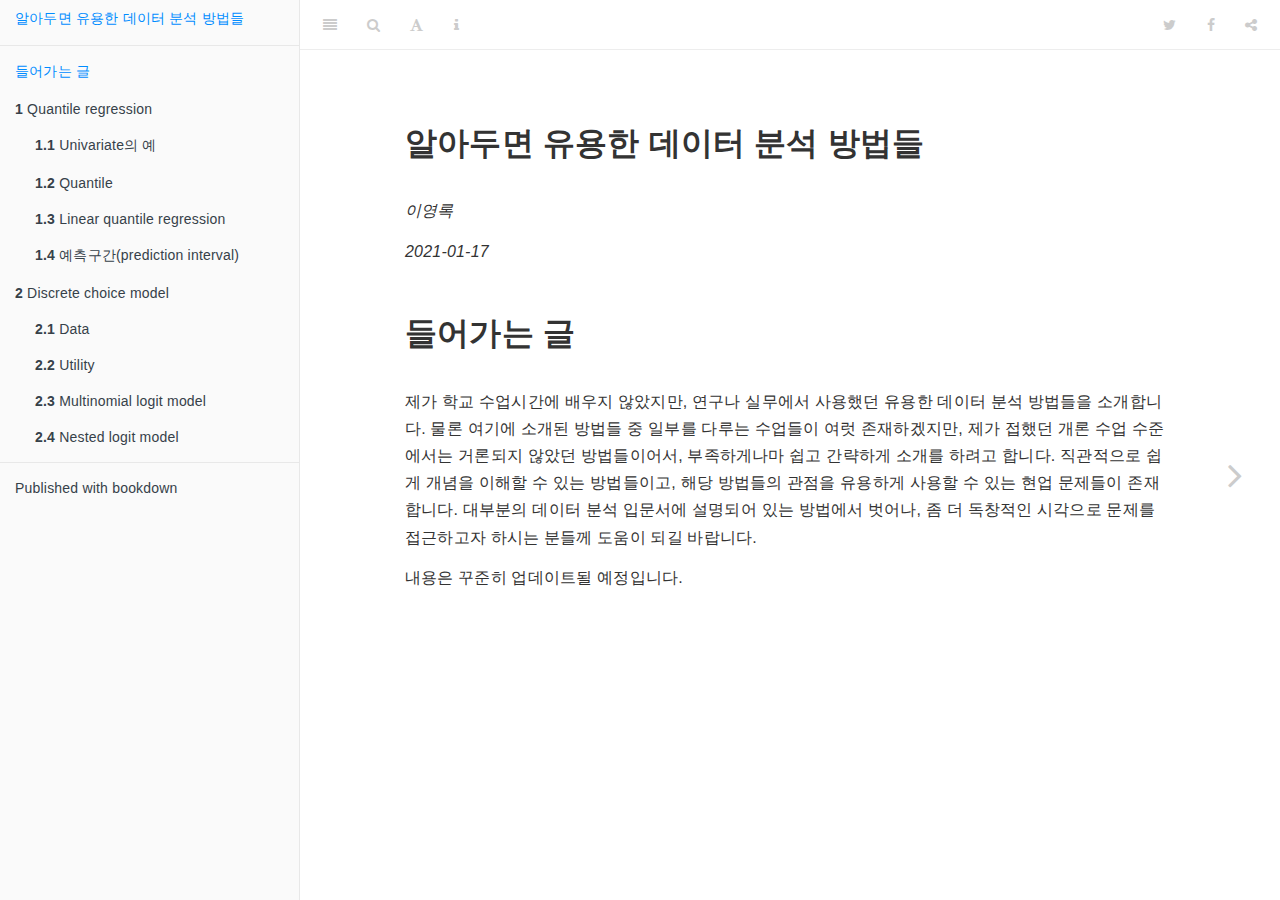
==== commit 4ce5c912: "wip: nested choice model" ====
--- a/docs/index.html
+++ b/docs/index.html
@@ -24,7 +24,7 @@
 <meta name="author" content="이영록" />
 
 
-<meta name="date" content="2021-01-07" />
+<meta name="date" content="2021-01-17" />
 
   <meta name="viewport" content="width=device-width, initial-scale=1" />
   <meta name="apple-mobile-web-app-capable" content="yes" />
@@ -33,6 +33,7 @@
   
 
 <link rel="next" href="quantile-regression.html"/>
+<script src="libs/header-attrs-2.6/header-attrs.js"></script>
 <script src="libs/jquery-2.2.3/jquery.min.js"></script>
 <link href="libs/gitbook-2.6.7/css/style.css" rel="stylesheet" />
 <link href="libs/gitbook-2.6.7/css/plugin-table.css" rel="stylesheet" />
@@ -50,22 +51,20 @@
 
 
 
-<script src="libs/accessible-code-block-0.0.1/empty-anchor.js"></script>
 
 
 <style type="text/css">
-code.sourceCode > span { display: inline-block; line-height: 1.25; }
+pre > code.sourceCode { white-space: pre; position: relative; }
+pre > code.sourceCode > span { display: inline-block; line-height: 1.25; }
+pre > code.sourceCode > span:empty { height: 1.2em; }
 code.sourceCode > span { color: inherit; text-decoration: inherit; }
-code.sourceCode > span:empty { height: 1.2em; }
-.sourceCode { overflow: visible; }
-code.sourceCode { white-space: pre; position: relative; }
 pre.sourceCode { margin: 0; }
 @media screen {
 div.sourceCode { overflow: auto; }
 }
 @media print {
-code.sourceCode { white-space: pre-wrap; }
-code.sourceCode > span { text-indent: -5em; padding-left: 5em; }
+pre > code.sourceCode { white-space: pre-wrap; }
+pre > code.sourceCode > span { text-indent: -5em; padding-left: 5em; }
 }
 pre.numberSource code
   { counter-reset: source-line 0; }
@@ -85,7 +84,7 @@
 div.sourceCode
   {   }
 @media screen {
-code.sourceCode > span > a:first-child::before { text-decoration: underline; }
+pre > code.sourceCode > span > a:first-child::before { text-decoration: underline; }
 }
 code span.al { color: #ff0000; font-weight: bold; } /* Alert */
 code span.an { color: #60a0b0; font-weight: bold; font-style: italic; } /* Annotation */
@@ -135,19 +134,45 @@
 
 <li class="divider"></li>
 <li class="chapter" data-level="" data-path="index.html"><a href="index.html"><i class="fa fa-check"></i>들어가는 글</a></li>
-<li class="chapter" data-level="1" data-path="quantile-regression.html"><a href="quantile-regression.html"><i class="fa fa-check"></i><b>1</b> Quantile regression</a><ul>
+<li class="chapter" data-level="1" data-path="quantile-regression.html"><a href="quantile-regression.html"><i class="fa fa-check"></i><b>1</b> Quantile regression</a>
+<ul>
 <li class="chapter" data-level="1.1" data-path="quantile-regression.html"><a href="quantile-regression.html#univariate의-예"><i class="fa fa-check"></i><b>1.1</b> Univariate의 예</a></li>
-<li class="chapter" data-level="1.2" data-path="quantile-regression.html"><a href="quantile-regression.html#quantile"><i class="fa fa-check"></i><b>1.2</b> Quantile</a><ul>
+<li class="chapter" data-level="1.2" data-path="quantile-regression.html"><a href="quantile-regression.html#quantile"><i class="fa fa-check"></i><b>1.2</b> Quantile</a>
+<ul>
 <li class="chapter" data-level="1.2.1" data-path="quantile-regression.html"><a href="quantile-regression.html#정의"><i class="fa fa-check"></i><b>1.2.1</b> 정의</a></li>
 <li class="chapter" data-level="1.2.2" data-path="quantile-regression.html"><a href="quantile-regression.html#univariate-추정"><i class="fa fa-check"></i><b>1.2.2</b> Univariate 추정</a></li>
 <li class="chapter" data-level="1.2.3" data-path="quantile-regression.html"><a href="quantile-regression.html#최적화-문제"><i class="fa fa-check"></i><b>1.2.3</b> 최적화 문제</a></li>
 </ul></li>
-<li class="chapter" data-level="1.3" data-path="quantile-regression.html"><a href="quantile-regression.html#linear-quantile-regression"><i class="fa fa-check"></i><b>1.3</b> Linear quantile regression</a><ul>
+<li class="chapter" data-level="1.3" data-path="quantile-regression.html"><a href="quantile-regression.html#linear-quantile-regression"><i class="fa fa-check"></i><b>1.3</b> Linear quantile regression</a>
+<ul>
 <li class="chapter" data-level="1.3.1" data-path="quantile-regression.html"><a href="quantile-regression.html#최적화-문제-1"><i class="fa fa-check"></i><b>1.3.1</b> 최적화 문제</a></li>
 <li class="chapter" data-level="1.3.2" data-path="quantile-regression.html"><a href="quantile-regression.html#intercept-only"><i class="fa fa-check"></i><b>1.3.2</b> Intercept only</a></li>
 <li class="chapter" data-level="1.3.3" data-path="quantile-regression.html"><a href="quantile-regression.html#예측-변수가-존재하는-경우"><i class="fa fa-check"></i><b>1.3.3</b> 예측 변수가 존재하는 경우</a></li>
 </ul></li>
 <li class="chapter" data-level="1.4" data-path="quantile-regression.html"><a href="quantile-regression.html#예측구간prediction-interval"><i class="fa fa-check"></i><b>1.4</b> 예측구간(prediction interval)</a></li>
+</ul></li>
+<li class="chapter" data-level="2" data-path="discrete-choice-model.html"><a href="discrete-choice-model.html"><i class="fa fa-check"></i><b>2</b> Discrete choice model</a>
+<ul>
+<li class="chapter" data-level="2.1" data-path="discrete-choice-model.html"><a href="discrete-choice-model.html#data"><i class="fa fa-check"></i><b>2.1</b> Data</a>
+<ul>
+<li class="chapter" data-level="2.1.1" data-path="discrete-choice-model.html"><a href="discrete-choice-model.html#choice"><i class="fa fa-check"></i><b>2.1.1</b> Choice</a></li>
+<li class="chapter" data-level="2.1.2" data-path="discrete-choice-model.html"><a href="discrete-choice-model.html#covariate"><i class="fa fa-check"></i><b>2.1.2</b> Covariate</a></li>
+<li class="chapter" data-level="2.1.3" data-path="discrete-choice-model.html"><a href="discrete-choice-model.html#availability"><i class="fa fa-check"></i><b>2.1.3</b> Availability</a></li>
+<li class="chapter" data-level="2.1.4" data-path="discrete-choice-model.html"><a href="discrete-choice-model.html#no-choice-alternative"><i class="fa fa-check"></i><b>2.1.4</b> “No choice” alternative</a></li>
+<li class="chapter" data-level="2.1.5" data-path="discrete-choice-model.html"><a href="discrete-choice-model.html#데이터-예"><i class="fa fa-check"></i><b>2.1.5</b> 데이터 예</a></li>
+</ul></li>
+<li class="chapter" data-level="2.2" data-path="discrete-choice-model.html"><a href="discrete-choice-model.html#utility"><i class="fa fa-check"></i><b>2.2</b> Utility</a>
+<ul>
+<li class="chapter" data-level="2.2.1" data-path="discrete-choice-model.html"><a href="discrete-choice-model.html#observable-utility-representative-utility"><i class="fa fa-check"></i><b>2.2.1</b> Observable utility (Representative utility)</a></li>
+<li class="chapter" data-level="2.2.2" data-path="discrete-choice-model.html"><a href="discrete-choice-model.html#unobservable-utility"><i class="fa fa-check"></i><b>2.2.2</b> Unobservable utility</a></li>
+</ul></li>
+<li class="chapter" data-level="2.3" data-path="discrete-choice-model.html"><a href="discrete-choice-model.html#multinomial-logit-model"><i class="fa fa-check"></i><b>2.3</b> Multinomial logit model</a>
+<ul>
+<li class="chapter" data-level="2.3.1" data-path="discrete-choice-model.html"><a href="discrete-choice-model.html#utility-1"><i class="fa fa-check"></i><b>2.3.1</b> Utility</a></li>
+<li class="chapter" data-level="2.3.2" data-path="discrete-choice-model.html"><a href="discrete-choice-model.html#데이터-모델-예"><i class="fa fa-check"></i><b>2.3.2</b> 데이터 모델 (예)</a></li>
+<li class="chapter" data-level="2.3.3" data-path="discrete-choice-model.html"><a href="discrete-choice-model.html#independent-from-irrelevant-alternatives-iia"><i class="fa fa-check"></i><b>2.3.3</b> Independent from irrelevant alternatives (IIA)</a></li>
+</ul></li>
+<li class="chapter" data-level="2.4" data-path="discrete-choice-model.html"><a href="discrete-choice-model.html#nested-logit-model"><i class="fa fa-check"></i><b>2.4</b> Nested logit model</a></li>
 </ul></li>
 <li class="divider"></li>
 <li><a href="https://github.com/rstudio/bookdown" target="blank">Published with bookdown</a></li>
@@ -172,7 +197,7 @@
 <div id="header">
 <h1 class="title">알아두면 유용한 데이터 분석 방법들</h1>
 <p class="author"><em>이영록</em></p>
-<p class="date"><em>2021-01-07</em></p>
+<p class="date"><em>2021-01-17</em></p>
 </div>
 <div id="들어가는-글" class="section level1 unnumbered">
 <h1>들어가는 글</h1>
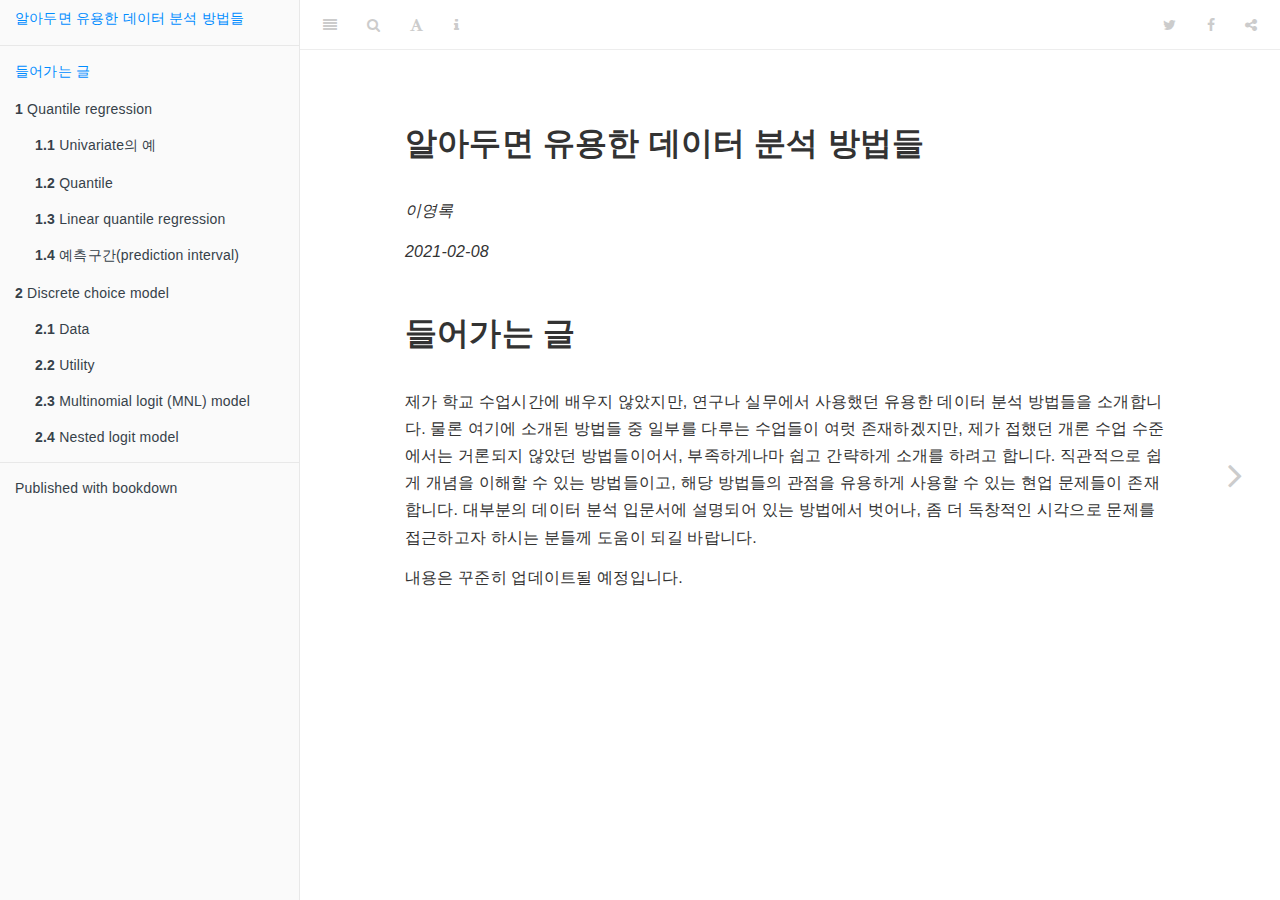
==== commit b015a3c0: "re-render book" ====
--- a/docs/index.html
+++ b/docs/index.html
@@ -24,7 +24,7 @@
 <meta name="author" content="이영록" />
 
 
-<meta name="date" content="2021-01-17" />
+<meta name="date" content="2021-02-08" />
 
   <meta name="viewport" content="width=device-width, initial-scale=1" />
   <meta name="apple-mobile-web-app-capable" content="yes" />
@@ -165,14 +165,23 @@
 <ul>
 <li class="chapter" data-level="2.2.1" data-path="discrete-choice-model.html"><a href="discrete-choice-model.html#observable-utility-representative-utility"><i class="fa fa-check"></i><b>2.2.1</b> Observable utility (Representative utility)</a></li>
 <li class="chapter" data-level="2.2.2" data-path="discrete-choice-model.html"><a href="discrete-choice-model.html#unobservable-utility"><i class="fa fa-check"></i><b>2.2.2</b> Unobservable utility</a></li>
-</ul></li>
-<li class="chapter" data-level="2.3" data-path="discrete-choice-model.html"><a href="discrete-choice-model.html#multinomial-logit-model"><i class="fa fa-check"></i><b>2.3</b> Multinomial logit model</a>
+<li class="chapter" data-level="2.2.3" data-path="discrete-choice-model.html"><a href="discrete-choice-model.html#maximum-likelihood-estimation"><i class="fa fa-check"></i><b>2.2.3</b> Maximum likelihood estimation</a></li>
+</ul></li>
+<li class="chapter" data-level="2.3" data-path="discrete-choice-model.html"><a href="discrete-choice-model.html#multinomial-logit-mnl-model"><i class="fa fa-check"></i><b>2.3</b> Multinomial logit (MNL) model</a>
 <ul>
 <li class="chapter" data-level="2.3.1" data-path="discrete-choice-model.html"><a href="discrete-choice-model.html#utility-1"><i class="fa fa-check"></i><b>2.3.1</b> Utility</a></li>
-<li class="chapter" data-level="2.3.2" data-path="discrete-choice-model.html"><a href="discrete-choice-model.html#데이터-모델-예"><i class="fa fa-check"></i><b>2.3.2</b> 데이터 모델 (예)</a></li>
+<li class="chapter" data-level="2.3.2" data-path="discrete-choice-model.html"><a href="discrete-choice-model.html#choice-probablity"><i class="fa fa-check"></i><b>2.3.2</b> Choice probablity</a></li>
 <li class="chapter" data-level="2.3.3" data-path="discrete-choice-model.html"><a href="discrete-choice-model.html#independent-from-irrelevant-alternatives-iia"><i class="fa fa-check"></i><b>2.3.3</b> Independent from irrelevant alternatives (IIA)</a></li>
-</ul></li>
-<li class="chapter" data-level="2.4" data-path="discrete-choice-model.html"><a href="discrete-choice-model.html#nested-logit-model"><i class="fa fa-check"></i><b>2.4</b> Nested logit model</a></li>
+<li class="chapter" data-level="2.3.4" data-path="discrete-choice-model.html"><a href="discrete-choice-model.html#예제"><i class="fa fa-check"></i><b>2.3.4</b> 예제</a></li>
+</ul></li>
+<li class="chapter" data-level="2.4" data-path="discrete-choice-model.html"><a href="discrete-choice-model.html#nested-logit-model"><i class="fa fa-check"></i><b>2.4</b> Nested logit model</a>
+<ul>
+<li class="chapter" data-level="2.4.1" data-path="discrete-choice-model.html"><a href="discrete-choice-model.html#utility-2"><i class="fa fa-check"></i><b>2.4.1</b> Utility</a></li>
+<li class="chapter" data-level="2.4.2" data-path="discrete-choice-model.html"><a href="discrete-choice-model.html#observable-utility"><i class="fa fa-check"></i><b>2.4.2</b> Observable utility</a></li>
+<li class="chapter" data-level="2.4.3" data-path="discrete-choice-model.html"><a href="discrete-choice-model.html#unobservable-utility-1"><i class="fa fa-check"></i><b>2.4.3</b> Unobservable utility</a></li>
+<li class="chapter" data-level="2.4.4" data-path="discrete-choice-model.html"><a href="discrete-choice-model.html#choice-probability"><i class="fa fa-check"></i><b>2.4.4</b> Choice probability</a></li>
+<li class="chapter" data-level="2.4.5" data-path="discrete-choice-model.html"><a href="discrete-choice-model.html#예제-1"><i class="fa fa-check"></i><b>2.4.5</b> 예제</a></li>
+</ul></li>
 </ul></li>
 <li class="divider"></li>
 <li><a href="https://github.com/rstudio/bookdown" target="blank">Published with bookdown</a></li>
@@ -197,7 +206,7 @@
 <div id="header">
 <h1 class="title">알아두면 유용한 데이터 분석 방법들</h1>
 <p class="author"><em>이영록</em></p>
-<p class="date"><em>2021-01-17</em></p>
+<p class="date"><em>2021-02-08</em></p>
 </div>
 <div id="들어가는-글" class="section level1 unnumbered">
 <h1>들어가는 글</h1>
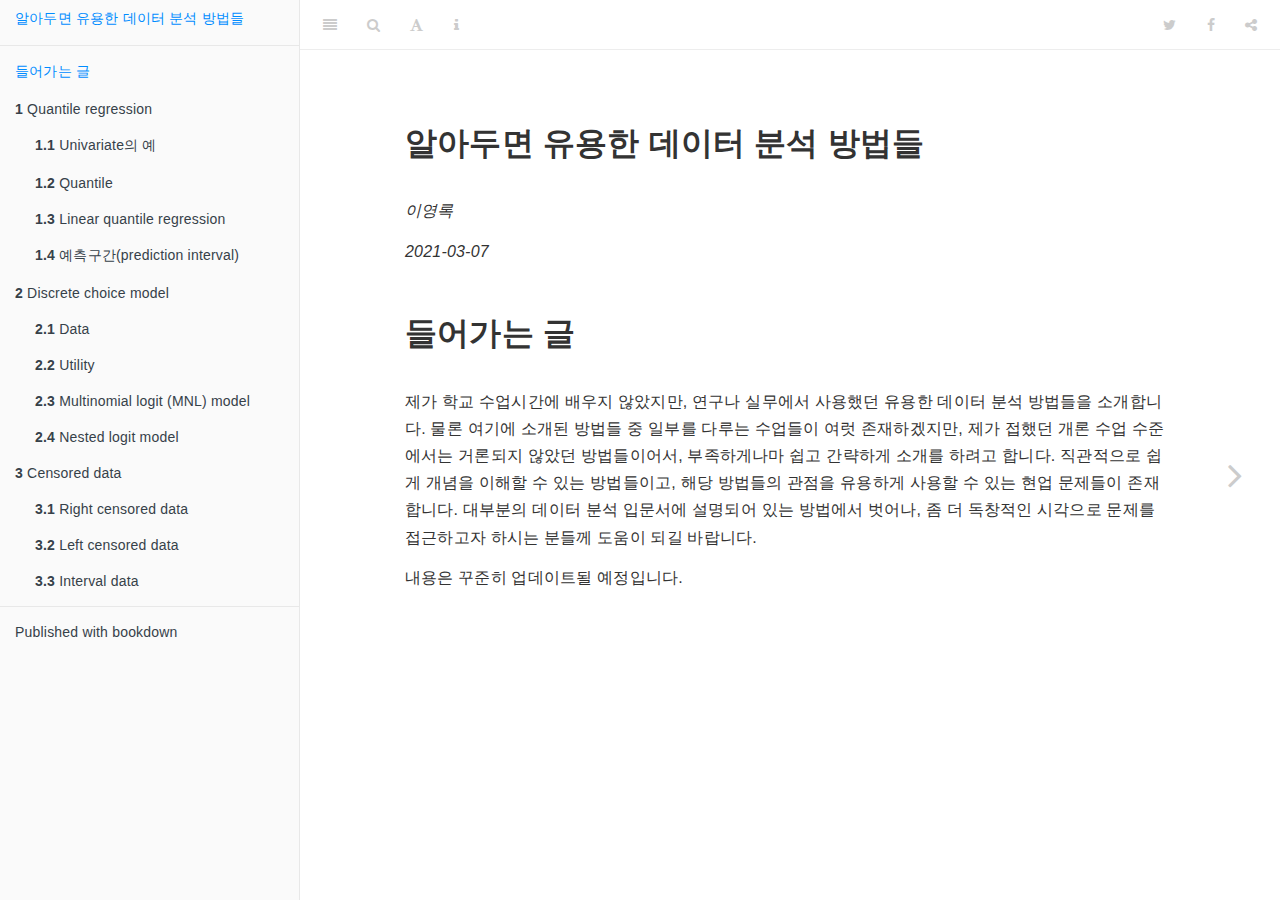
==== commit f875e54e: "추가 - left censored data" ====
--- a/docs/index.html
+++ b/docs/index.html
@@ -24,7 +24,7 @@
 <meta name="author" content="이영록" />
 
 
-<meta name="date" content="2021-02-08" />
+<meta name="date" content="2021-03-07" />
 
   <meta name="viewport" content="width=device-width, initial-scale=1" />
   <meta name="apple-mobile-web-app-capable" content="yes" />
@@ -183,6 +183,16 @@
 <li class="chapter" data-level="2.4.5" data-path="discrete-choice-model.html"><a href="discrete-choice-model.html#예제-1"><i class="fa fa-check"></i><b>2.4.5</b> 예제</a></li>
 </ul></li>
 </ul></li>
+<li class="chapter" data-level="3" data-path="censored-data.html"><a href="censored-data.html"><i class="fa fa-check"></i><b>3</b> Censored data</a>
+<ul>
+<li class="chapter" data-level="3.1" data-path="censored-data.html"><a href="censored-data.html#right-censored-data"><i class="fa fa-check"></i><b>3.1</b> Right censored data</a>
+<ul>
+<li class="chapter" data-level="3.1.1" data-path="censored-data.html"><a href="censored-data.html#이산형-변수"><i class="fa fa-check"></i><b>3.1.1</b> 이산형 변수</a></li>
+<li class="chapter" data-level="3.1.2" data-path="censored-data.html"><a href="censored-data.html#연속형-변수"><i class="fa fa-check"></i><b>3.1.2</b> 연속형 변수</a></li>
+</ul></li>
+<li class="chapter" data-level="3.2" data-path="censored-data.html"><a href="censored-data.html#left-censored-data"><i class="fa fa-check"></i><b>3.2</b> Left censored data</a></li>
+<li class="chapter" data-level="3.3" data-path="censored-data.html"><a href="censored-data.html#interval-data"><i class="fa fa-check"></i><b>3.3</b> Interval data</a></li>
+</ul></li>
 <li class="divider"></li>
 <li><a href="https://github.com/rstudio/bookdown" target="blank">Published with bookdown</a></li>
 
@@ -206,7 +216,7 @@
 <div id="header">
 <h1 class="title">알아두면 유용한 데이터 분석 방법들</h1>
 <p class="author"><em>이영록</em></p>
-<p class="date"><em>2021-02-08</em></p>
+<p class="date"><em>2021-03-07</em></p>
 </div>
 <div id="들어가는-글" class="section level1 unnumbered">
 <h1>들어가는 글</h1>
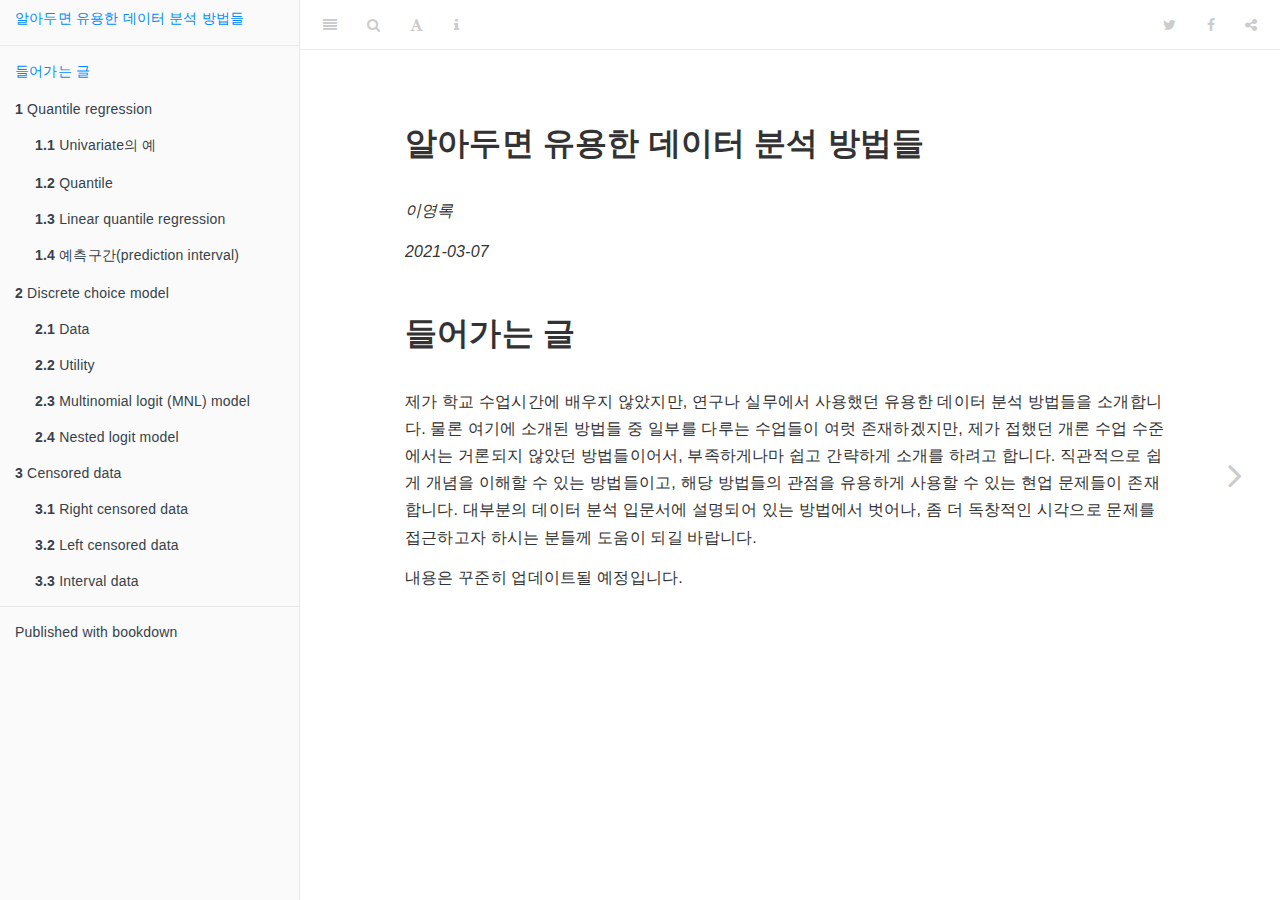
==== commit f226e37e: "추가 - interval data" ====
--- a/docs/index.html
+++ b/docs/index.html
@@ -51,6 +51,8 @@
 
 
 
+<script src="libs/kePrint-0.0.1/kePrint.js"></script>
+<link href="libs/lightable-0.0.1/lightable.css" rel="stylesheet" />
 
 
 <style type="text/css">
@@ -190,8 +192,14 @@
 <li class="chapter" data-level="3.1.1" data-path="censored-data.html"><a href="censored-data.html#이산형-변수"><i class="fa fa-check"></i><b>3.1.1</b> 이산형 변수</a></li>
 <li class="chapter" data-level="3.1.2" data-path="censored-data.html"><a href="censored-data.html#연속형-변수"><i class="fa fa-check"></i><b>3.1.2</b> 연속형 변수</a></li>
 </ul></li>
-<li class="chapter" data-level="3.2" data-path="censored-data.html"><a href="censored-data.html#left-censored-data"><i class="fa fa-check"></i><b>3.2</b> Left censored data</a></li>
-<li class="chapter" data-level="3.3" data-path="censored-data.html"><a href="censored-data.html#interval-data"><i class="fa fa-check"></i><b>3.3</b> Interval data</a></li>
+<li class="chapter" data-level="3.2" data-path="censored-data.html"><a href="censored-data.html#left-censored-data"><i class="fa fa-check"></i><b>3.2</b> Left censored data</a>
+<ul>
+<li class="chapter" data-level="3.2.1" data-path="censored-data.html"><a href="censored-data.html#예제-3"><i class="fa fa-check"></i><b>3.2.1</b> 예제</a></li>
+</ul></li>
+<li class="chapter" data-level="3.3" data-path="censored-data.html"><a href="censored-data.html#interval-data"><i class="fa fa-check"></i><b>3.3</b> Interval data</a>
+<ul>
+<li class="chapter" data-level="3.3.1" data-path="censored-data.html"><a href="censored-data.html#예제-4"><i class="fa fa-check"></i><b>3.3.1</b> 예제</a></li>
+</ul></li>
 </ul></li>
 <li class="divider"></li>
 <li><a href="https://github.com/rstudio/bookdown" target="blank">Published with bookdown</a></li>
--- a/docs/libs/lightable-0.0.1/lightable.css
+++ b/docs/libs/lightable-0.0.1/lightable.css
@@ -0,0 +1,272 @@
+/*!
+ * lightable v0.0.1
+ * Copyright 2020 Hao Zhu
+ * Licensed under MIT (https://github.com/haozhu233/kableExtra/blob/master/LICENSE)
+ */
+
+.lightable-minimal {
+  border-collapse: separate;
+  border-spacing: 16px 1px;
+  width: 100%;
+  margin-bottom: 10px;
+}
+
+.lightable-minimal td {
+  margin-left: 5px;
+  margin-right: 5px;
+}
+
+.lightable-minimal th {
+  margin-left: 5px;
+  margin-right: 5px;
+}
+
+.lightable-minimal thead tr:last-child th {
+  border-bottom: 2px solid #00000050;
+  empty-cells: hide;
+
+}
+
+.lightable-minimal tbody tr:first-child td {
+  padding-top: 0.5em;
+}
+
+.lightable-minimal.lightable-hover tbody tr:hover {
+  background-color: #f5f5f5;
+}
+
+.lightable-minimal.lightable-striped tbody tr:nth-child(even) {
+  background-color: #f5f5f5;
+}
+
+.lightable-classic {
+  border-top: 0.16em solid #111111;
+  border-bottom: 0.16em solid #111111;
+  width: 100%;
+  margin-bottom: 10px;
+  margin: 10px 5px;
+}
+
+.lightable-classic tfoot tr td {
+  border: 0;
+}
+
+.lightable-classic tfoot tr:first-child td {
+  border-top: 0.14em solid #111111;
+}
+
+.lightable-classic caption {
+  color: #222222;
+}
+
+.lightable-classic td {
+  padding-left: 5px;
+  padding-right: 5px;
+  color: #222222;
+}
+
+.lightable-classic th {
+  padding-left: 5px;
+  padding-right: 5px;
+  font-weight: normal;
+  color: #222222;
+}
+
+.lightable-classic thead tr:last-child th {
+  border-bottom: 0.10em solid #111111;
+}
+
+.lightable-classic.lightable-hover tbody tr:hover {
+  background-color: #F9EEC1;
+}
+
+.lightable-classic.lightable-striped tbody tr:nth-child(even) {
+  background-color: #f5f5f5;
+}
+
+.lightable-classic-2 {
+  border-top: 3px double #111111;
+  border-bottom: 3px double #111111;
+  width: 100%;
+  margin-bottom: 10px;
+}
+
+.lightable-classic-2 tfoot tr td {
+  border: 0;
+}
+
+.lightable-classic-2 tfoot tr:first-child td {
+  border-top: 3px double #111111;
+}
+
+.lightable-classic-2 caption {
+  color: #222222;
+}
+
+.lightable-classic-2 td {
+  padding-left: 5px;
+  padding-right: 5px;
+  color: #222222;
+}
+
+.lightable-classic-2 th {
+  padding-left: 5px;
+  padding-right: 5px;
+  font-weight: normal;
+  color: #222222;
+}
+
+.lightable-classic-2 tbody tr:last-child td {
+  border-bottom: 3px double #111111;
+}
+
+.lightable-classic-2 thead tr:last-child th {
+  border-bottom: 1px solid #111111;
+}
+
+.lightable-classic-2.lightable-hover tbody tr:hover {
+  background-color: #F9EEC1;
+}
+
+.lightable-classic-2.lightable-striped tbody tr:nth-child(even) {
+  background-color: #f5f5f5;
+}
+
+.lightable-material {
+  min-width: 100%;
+  white-space: nowrap;
+  table-layout: fixed;
+  font-family: Roboto, sans-serif;
+  border: 1px solid #EEE;
+  border-collapse: collapse;
+  margin-bottom: 10px;
+}
+
+.lightable-material tfoot tr td {
+  border: 0;
+}
+
+.lightable-material tfoot tr:first-child td {
+  border-top: 1px solid #EEE;
+}
+
+.lightable-material th {
+  height: 56px;
+  padding-left: 16px;
+  padding-right: 16px;
+}
+
+.lightable-material td {
+  height: 52px;
+  padding-left: 16px;
+  padding-right: 16px;
+  border-top: 1px solid #eeeeee;
+}
+
+.lightable-material.lightable-hover tbody tr:hover {
+  background-color: #f5f5f5;
+}
+
+.lightable-material.lightable-striped tbody tr:nth-child(even) {
+  background-color: #f5f5f5;
+}
+
+.lightable-material.lightable-striped tbody td {
+  border: 0;
+}
+
+.lightable-material.lightable-striped thead tr:last-child th {
+  border-bottom: 1px solid #ddd;
+}
+
+.lightable-material-dark {
+  min-width: 100%;
+  white-space: nowrap;
+  table-layout: fixed;
+  font-family: Roboto, sans-serif;
+  border: 1px solid #FFFFFF12;
+  border-collapse: collapse;
+  margin-bottom: 10px;
+  background-color: #363640;
+}
+
+.lightable-material-dark tfoot tr td {
+  border: 0;
+}
+
+.lightable-material-dark tfoot tr:first-child td {
+  border-top: 1px solid #FFFFFF12;
+}
+
+.lightable-material-dark th {
+  height: 56px;
+  padding-left: 16px;
+  padding-right: 16px;
+  color: #FFFFFF60;
+}
+
+.lightable-material-dark td {
+  height: 52px;
+  padding-left: 16px;
+  padding-right: 16px;
+  color: #FFFFFF;
+  border-top: 1px solid #FFFFFF12;
+}
+
+.lightable-material-dark.lightable-hover tbody tr:hover {
+  background-color: #FFFFFF12;
+}
+
+.lightable-material-dark.lightable-striped tbody tr:nth-child(even) {
+  background-color: #FFFFFF12;
+}
+
+.lightable-material-dark.lightable-striped tbody td {
+  border: 0;
+}
+
+.lightable-material-dark.lightable-striped thead tr:last-child th {
+  border-bottom: 1px solid #FFFFFF12;
+}
+
+.lightable-paper {
+  width: 100%;
+  margin-bottom: 10px;
+  color: #444;
+}
+
+.lightable-paper tfoot tr td {
+  border: 0;
+}
+
+.lightable-paper tfoot tr:first-child td {
+  border-top: 1px solid #00000020;
+}
+
+.lightable-paper thead tr:last-child th {
+  color: #666;
+  vertical-align: bottom;
+  border-bottom: 1px solid #00000020;
+  line-height: 1.15em;
+  padding: 10px 5px;
+}
+
+.lightable-paper td {
+  vertical-align: middle;
+  border-bottom: 1px solid #00000010;
+  line-height: 1.15em;
+  padding: 7px 5px;
+}
+
+.lightable-paper.lightable-hover tbody tr:hover {
+  background-color: #F9EEC1;
+}
+
+.lightable-paper.lightable-striped tbody tr:nth-child(even) {
+  background-color: #00000008;
+}
+
+.lightable-paper.lightable-striped tbody td {
+  border: 0;
+}
+
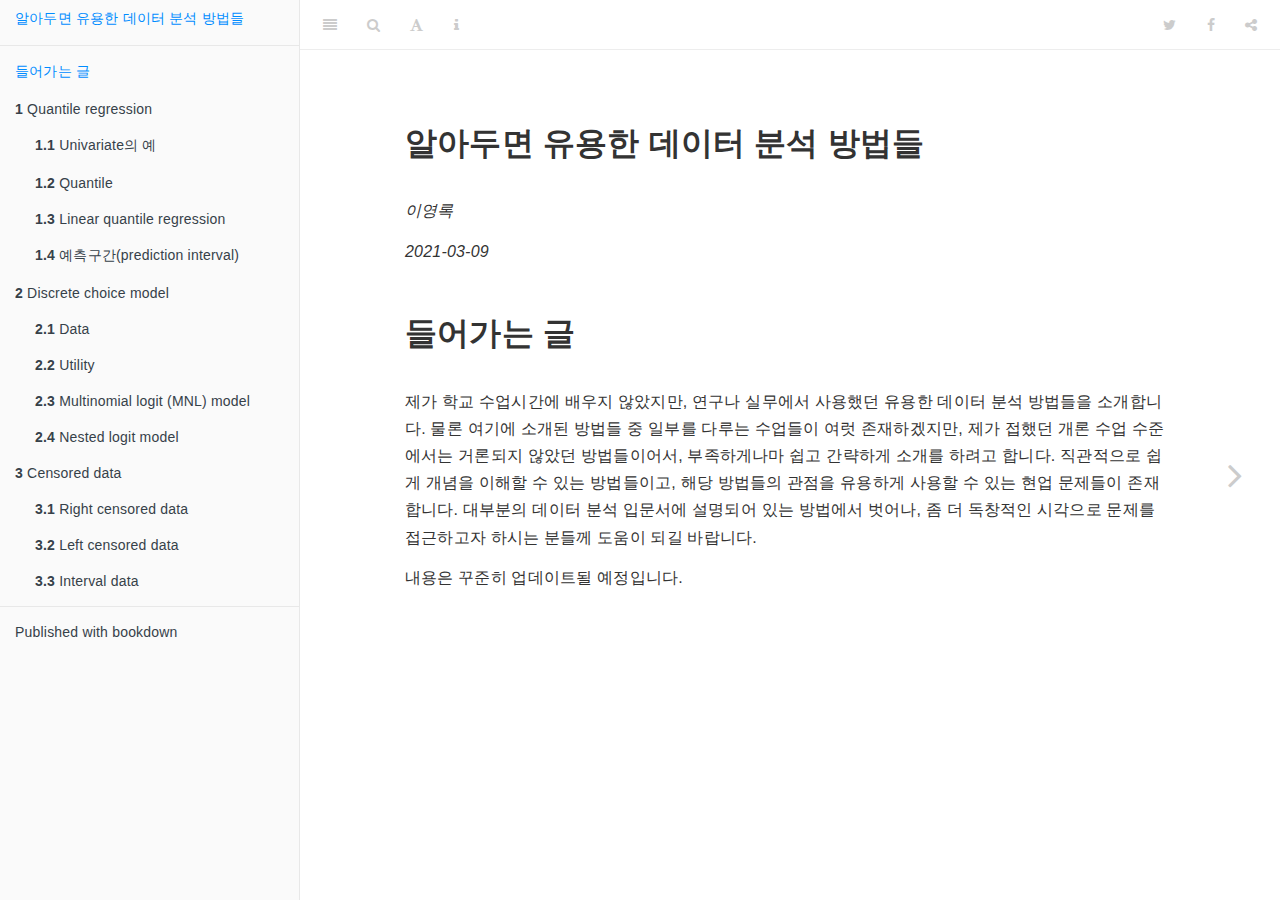
==== commit f1a35ea7: "render again" ====
--- a/docs/index.html
+++ b/docs/index.html
@@ -24,7 +24,7 @@
 <meta name="author" content="이영록" />
 
 
-<meta name="date" content="2021-03-07" />
+<meta name="date" content="2021-03-09" />
 
   <meta name="viewport" content="width=device-width, initial-scale=1" />
   <meta name="apple-mobile-web-app-capable" content="yes" />
@@ -224,7 +224,7 @@
 <div id="header">
 <h1 class="title">알아두면 유용한 데이터 분석 방법들</h1>
 <p class="author"><em>이영록</em></p>
-<p class="date"><em>2021-03-07</em></p>
+<p class="date"><em>2021-03-09</em></p>
 </div>
 <div id="들어가는-글" class="section level1 unnumbered">
 <h1>들어가는 글</h1>
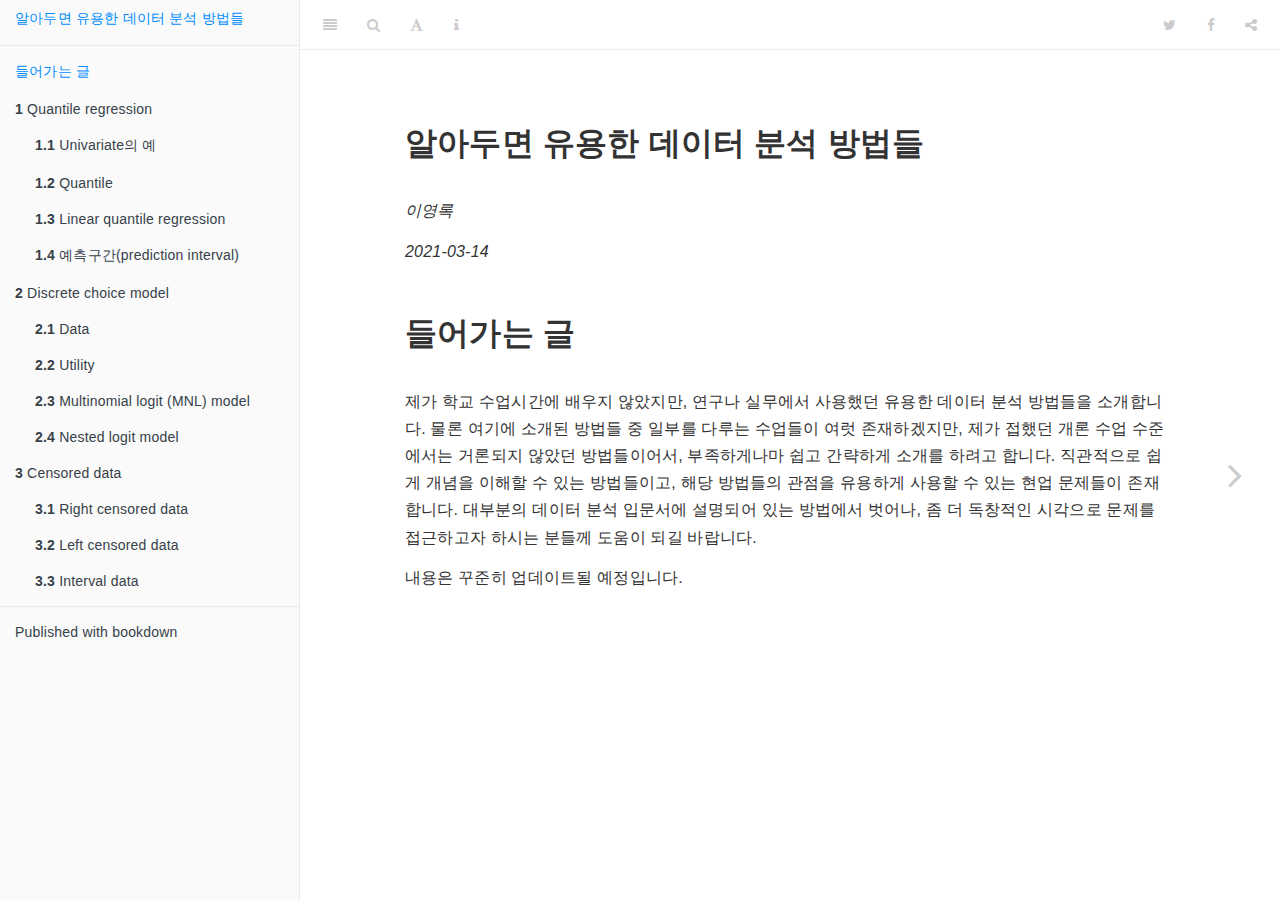
==== commit 6e9081b5: "오류수정 - Poisson distribution "1 - F(y - 1)"" ====
--- a/docs/index.html
+++ b/docs/index.html
@@ -24,7 +24,7 @@
 <meta name="author" content="이영록" />
 
 
-<meta name="date" content="2021-03-09" />
+<meta name="date" content="2021-03-14" />
 
   <meta name="viewport" content="width=device-width, initial-scale=1" />
   <meta name="apple-mobile-web-app-capable" content="yes" />
@@ -224,7 +224,7 @@
 <div id="header">
 <h1 class="title">알아두면 유용한 데이터 분석 방법들</h1>
 <p class="author"><em>이영록</em></p>
-<p class="date"><em>2021-03-09</em></p>
+<p class="date"><em>2021-03-14</em></p>
 </div>
 <div id="들어가는-글" class="section level1 unnumbered">
 <h1>들어가는 글</h1>
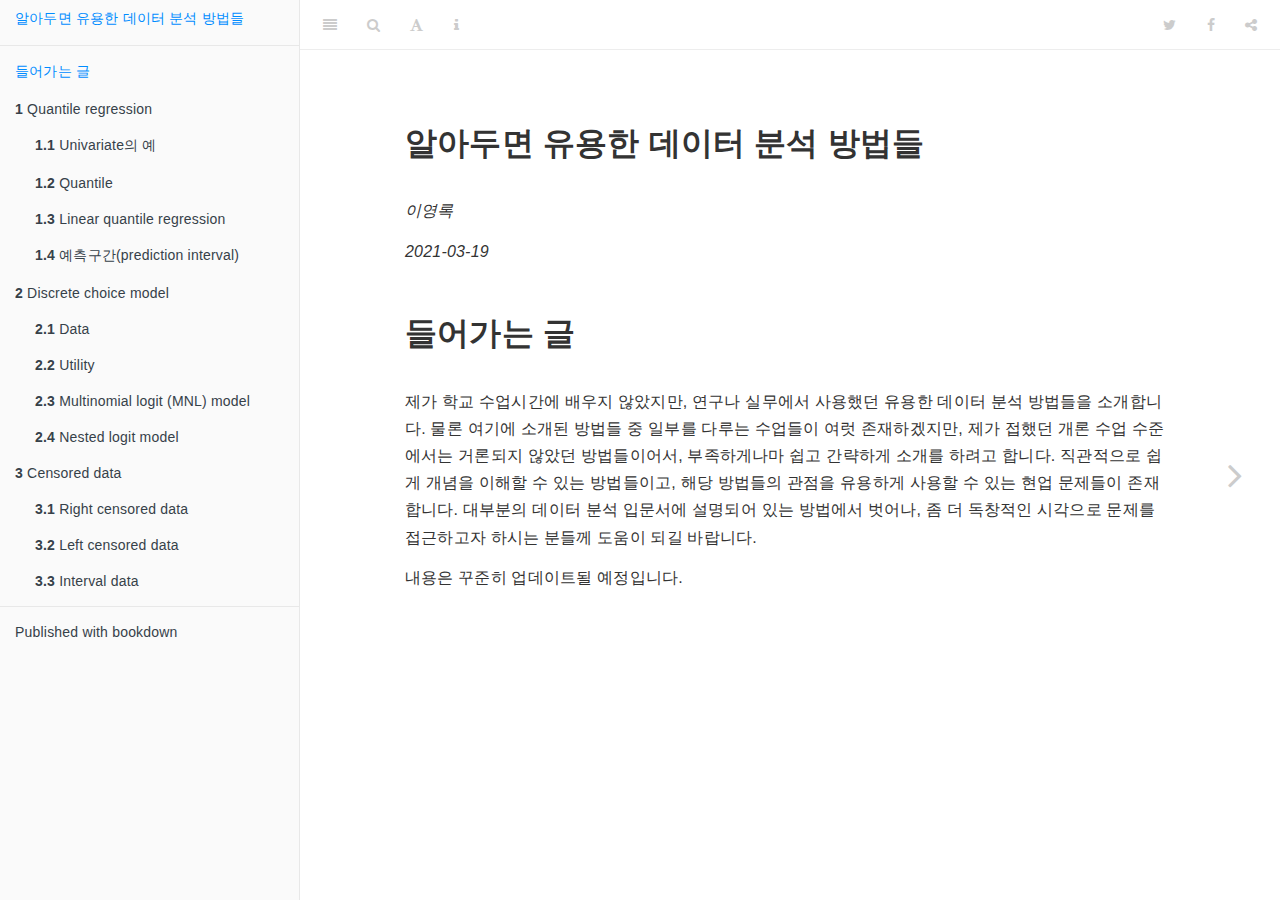
==== commit 7ee36e7e: "revise notation" ====
--- a/docs/index.html
+++ b/docs/index.html
@@ -24,7 +24,7 @@
 <meta name="author" content="이영록" />
 
 
-<meta name="date" content="2021-03-14" />
+<meta name="date" content="2021-03-19" />
 
   <meta name="viewport" content="width=device-width, initial-scale=1" />
   <meta name="apple-mobile-web-app-capable" content="yes" />
@@ -224,7 +224,7 @@
 <div id="header">
 <h1 class="title">알아두면 유용한 데이터 분석 방법들</h1>
 <p class="author"><em>이영록</em></p>
-<p class="date"><em>2021-03-14</em></p>
+<p class="date"><em>2021-03-19</em></p>
 </div>
 <div id="들어가는-글" class="section level1 unnumbered">
 <h1>들어가는 글</h1>
